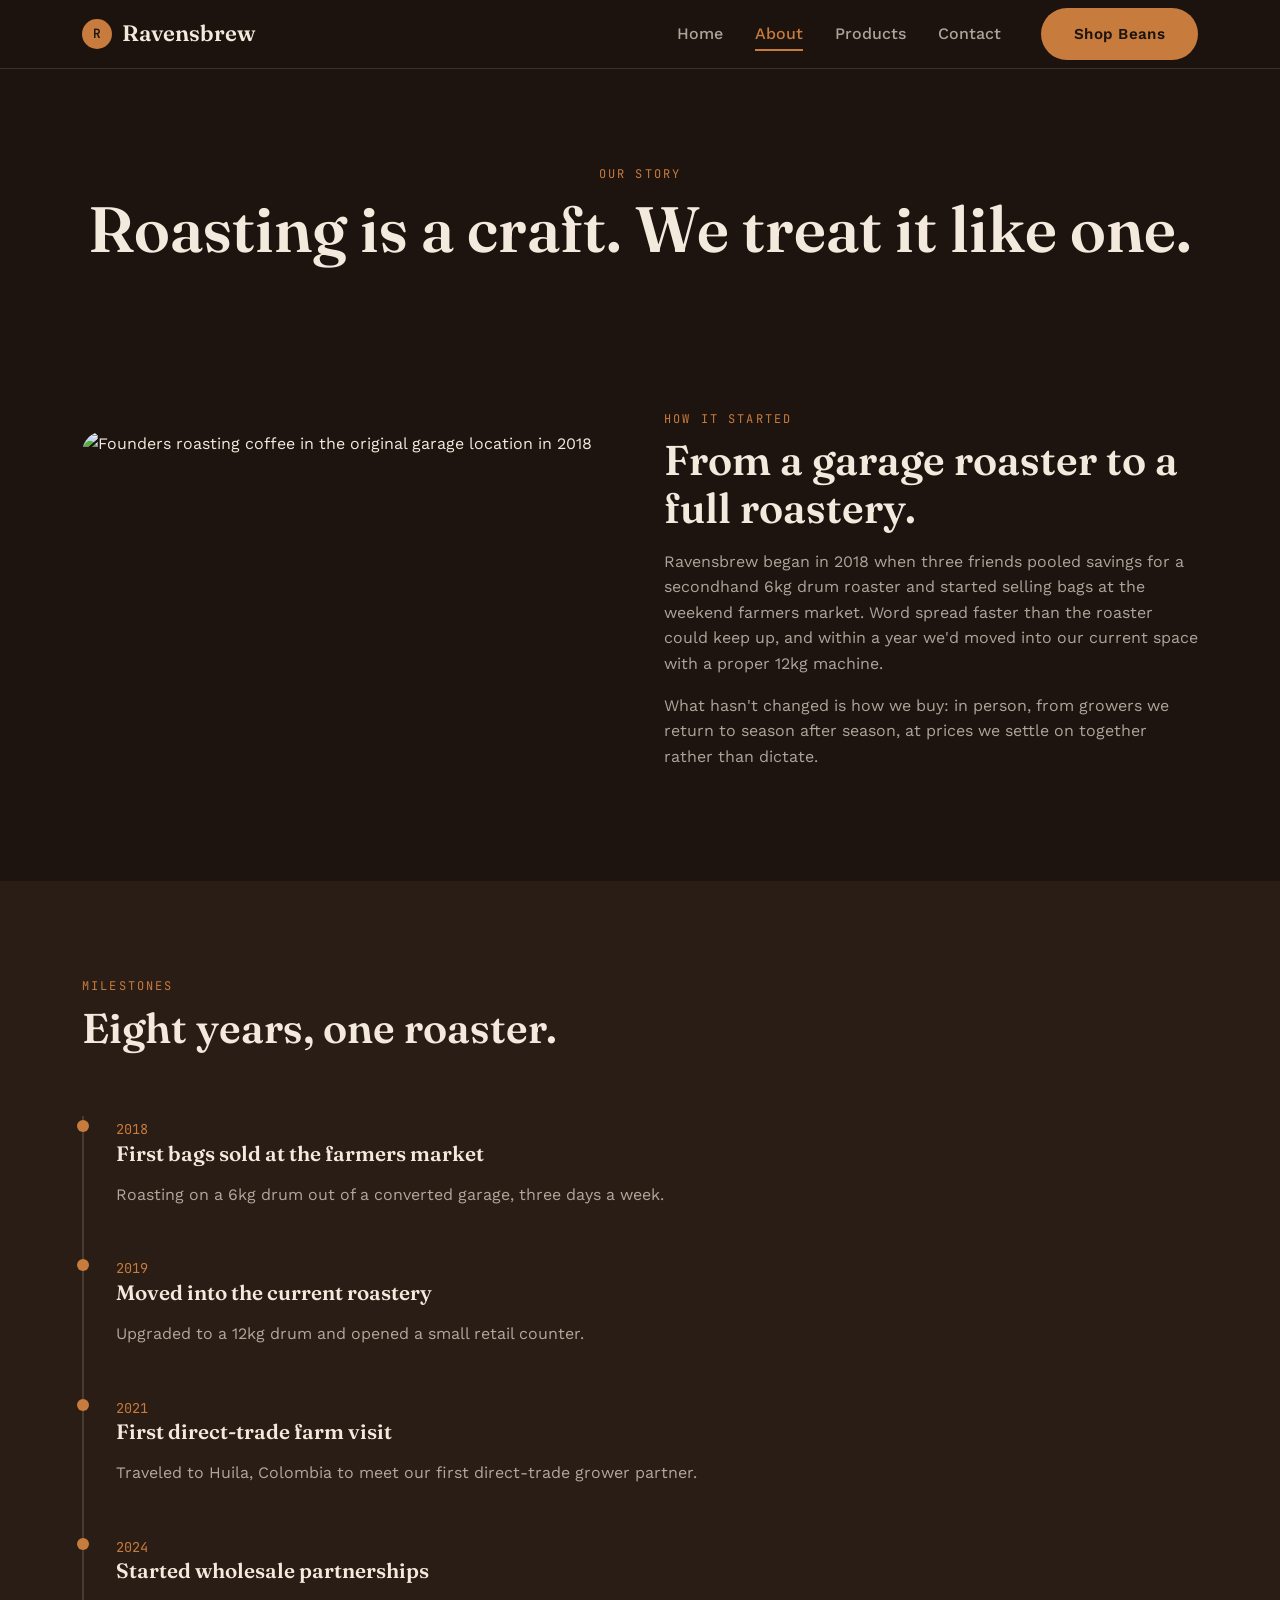
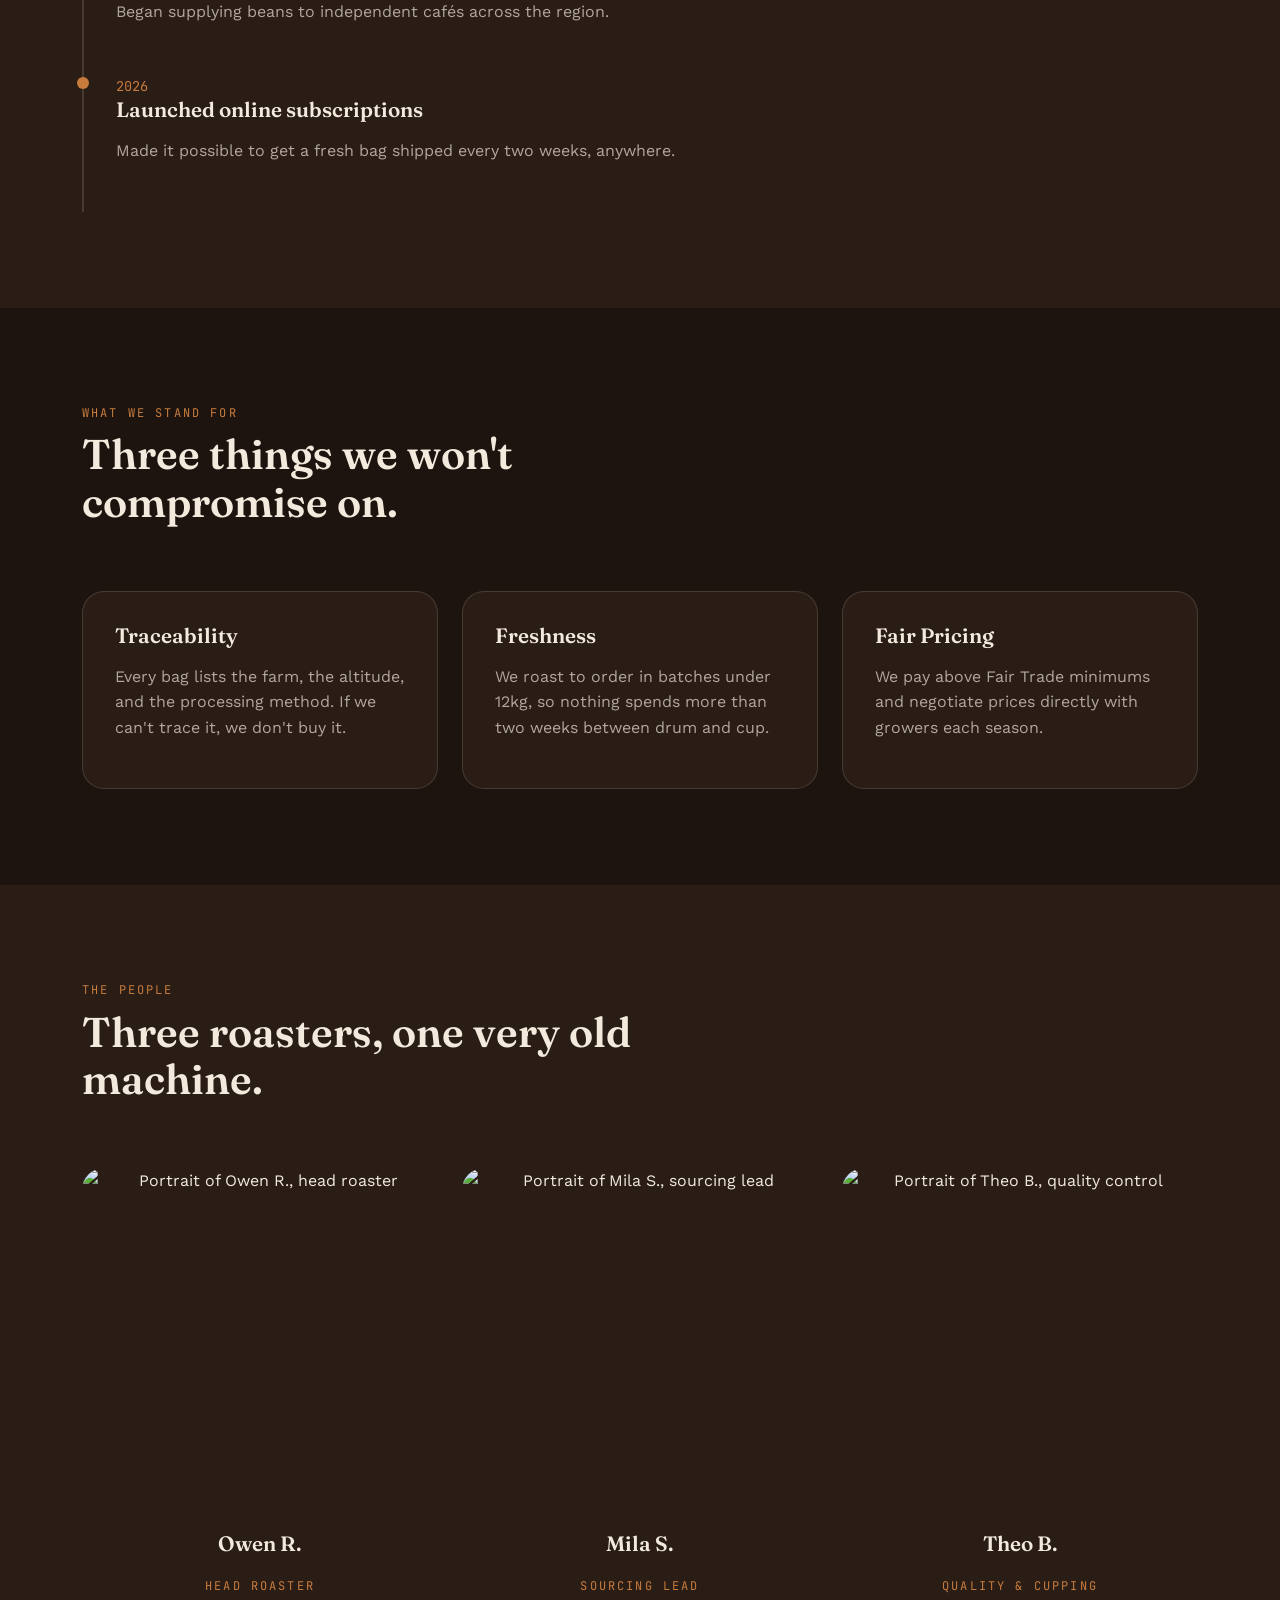
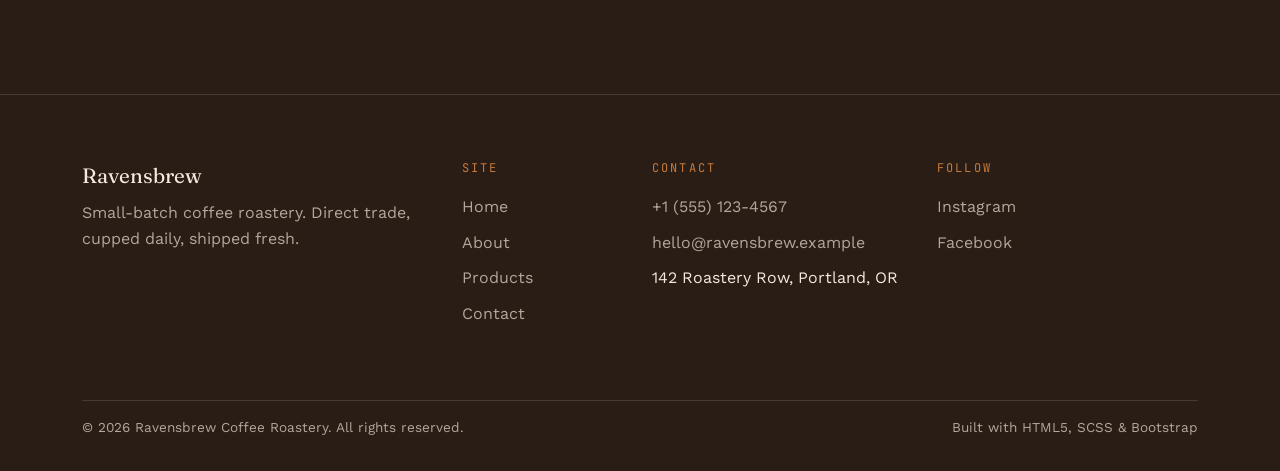
==== about.html @ fe1b2173 "add about page with timeline and team" ====
<!DOCTYPE html>
<html lang="en">
<head>
  <meta charset="UTF-8">
  <meta name="viewport" content="width=device-width, initial-scale=1.0">
  <title>About Us — Ravensbrew Coffee Roastery</title>
  <meta name="description" content="Learn about Ravensbrew's story, roasting philosophy, timeline, and the small team behind every bag.">

  <link rel="preconnect" href="https://fonts.googleapis.com">
  <link href="https://fonts.googleapis.com/css2?family=Fraunces:wght@500;600;700&family=Work+Sans:wght@400;500;600&family=JetBrains+Mono:wght@500&display=swap" rel="stylesheet">
  <link href="https://cdn.jsdelivr.net/npm/bootstrap@5.3.3/dist/css/bootstrap.min.css" rel="stylesheet">
  <link rel="stylesheet" href="css/main.css">
</head>
<body>

  <a href="#main-content" class="skip-link">Skip to main content</a>

  <header class="site-header">
    <nav class="navbar navbar-expand-lg">
      <div class="container">
        <a class="navbar-brand" href="index.html">
          <span class="brand-mark" aria-hidden="true">R</span>
          Ravensbrew
        </a>
        <button class="navbar-toggler" type="button" data-bs-toggle="collapse" data-bs-target="#mainNav" aria-controls="mainNav" aria-expanded="false" aria-label="Toggle navigation">
          <span class="navbar-toggler-icon"></span>
        </button>
        <div class="collapse navbar-collapse" id="mainNav">
          <ul class="navbar-nav ms-auto mb-2 mb-lg-0 text-center">
            <li class="nav-item"><a class="nav-link" href="index.html">Home</a></li>
            <li class="nav-item"><a class="nav-link active" aria-current="page" href="about.html">About</a></li>
            <li class="nav-item"><a class="nav-link" href="services.html">Products</a></li>
            <li class="nav-item"><a class="nav-link" href="contact.html">Contact</a></li>
          </ul>
          <a href="services.html" class="btn-primary ms-lg-4">Shop Beans</a>
        </div>
      </div>
    </nav>
  </header>

  <main id="main-content">

    <!-- ===== PAGE HERO ===== -->
    <section class="page-hero">
      <div class="container">
        <span class="eyebrow">Our story</span>
        <h1>Roasting is a craft. We treat it like one.</h1>
      </div>
    </section>

    <!-- ===== STORY SECTION ===== -->
    <section class="section">
      <div class="container">
        <div class="row align-items-center g-5">
          <div class="col-lg-6">
            <img src="https://placehold.co/700x440/2A1D15/F3E9DC?text=Ravensbrew+in+2018" alt="Founders roasting coffee in the original garage location in 2018" class="story-image">
          </div>
          <div class="col-lg-6">
            <span class="eyebrow">How it started</span>
            <h2>From a garage roaster to a full roastery.</h2>
            <p>Ravensbrew began in 2018 when three friends pooled savings for a secondhand 6kg drum roaster and started selling bags at the weekend farmers market. Word spread faster than the roaster could keep up, and within a year we'd moved into our current space with a proper 12kg machine.</p>
            <p>What hasn't changed is how we buy: in person, from growers we return to season after season, at prices we settle on together rather than dictate.</p>
          </div>
        </div>
      </div>
    </section>

    <!-- ===== TIMELINE ===== -->
    <section class="section section-alt">
      <div class="container">
        <div class="section-head">
          <span class="eyebrow">Milestones</span>
          <h2>Eight years, one roaster.</h2>
        </div>
        <div class="row">
          <div class="col-lg-8">
            <ul class="timeline">
              <li>
                <span class="timeline-year">2018</span>
                <h3>First bags sold at the farmers market</h3>
                <p>Roasting on a 6kg drum out of a converted garage, three days a week.</p>
              </li>
              <li>
                <span class="timeline-year">2019</span>
                <h3>Moved into the current roastery</h3>
                <p>Upgraded to a 12kg drum and opened a small retail counter.</p>
              </li>
              <li>
                <span class="timeline-year">2021</span>
                <h3>First direct-trade farm visit</h3>
                <p>Traveled to Huila, Colombia to meet our first direct-trade grower partner.</p>
              </li>
              <li>
                <span class="timeline-year">2024</span>
                <h3>Started wholesale partnerships</h3>
                <p>Began supplying beans to independent cafés across the region.</p>
              </li>
              <li>
                <span class="timeline-year">2026</span>
                <h3>Launched online subscriptions</h3>
                <p>Made it possible to get a fresh bag shipped every two weeks, anywhere.</p>
              </li>
            </ul>
          </div>
        </div>
      </div>
    </section>

    <!-- ===== VALUES ===== -->
    <section class="section">
      <div class="container">
        <div class="section-head">
          <span class="eyebrow">What we stand for</span>
          <h2>Three things we won't compromise on.</h2>
        </div>
        <div class="row g-4">
          <div class="col-md-4">
            <div class="value-card">
              <h3>Traceability</h3>
              <p>Every bag lists the farm, the altitude, and the processing method. If we can't trace it, we don't buy it.</p>
            </div>
          </div>
          <div class="col-md-4">
            <div class="value-card">
              <h3>Freshness</h3>
              <p>We roast to order in batches under 12kg, so nothing spends more than two weeks between drum and cup.</p>
            </div>
          </div>
          <div class="col-md-4">
            <div class="value-card">
              <h3>Fair Pricing</h3>
              <p>We pay above Fair Trade minimums and negotiate prices directly with growers each season.</p>
            </div>
          </div>
        </div>
      </div>
    </section>

    <!-- ===== TEAM ===== -->
    <section class="section section-alt">
      <div class="container">
        <div class="section-head">
          <span class="eyebrow">The people</span>
          <h2>Three roasters, one very old machine.</h2>
        </div>
        <div class="row g-4">
          <div class="col-md-4">
            <div class="team-card">
              <div class="team-photo">
                <img src="https://placehold.co/400x400/1D140F/F3E9DC?text=Owen+R." alt="Portrait of Owen R., head roaster">
              </div>
              <h3>Owen R.</h3>
              <span class="team-role">Head Roaster</span>
            </div>
          </div>
          <div class="col-md-4">
            <div class="team-card">
              <div class="team-photo">
                <img src="https://placehold.co/400x400/1D140F/F3E9DC?text=Mila+S." alt="Portrait of Mila S., sourcing lead">
              </div>
              <h3>Mila S.</h3>
              <span class="team-role">Sourcing Lead</span>
            </div>
          </div>
          <div class="col-md-4">
            <div class="team-card">
              <div class="team-photo">
                <img src="https://placehold.co/400x400/1D140F/F3E9DC?text=Theo+B." alt="Portrait of Theo B., quality control">
              </div>
              <h3>Theo B.</h3>
              <span class="team-role">Quality &amp; Cupping</span>
            </div>
          </div>
        </div>
      </div>
    </section>

  </main>

  <footer class="site-footer">
    <div class="container">
      <div class="row g-4">
        <div class="col-lg-4">
          <div class="footer-brand">Ravensbrew</div>
          <p>Small-batch coffee roastery. Direct trade, cupped daily, shipped fresh.</p>
        </div>
        <div class="col-6 col-lg-2">
          <div class="footer-col-title">Site</div>
          <ul class="footer-links">
            <li><a href="index.html">Home</a></li>
            <li><a href="about.html">About</a></li>
            <li><a href="services.html">Products</a></li>
            <li><a href="contact.html">Contact</a></li>
          </ul>
        </div>
        <div class="col-6 col-lg-3">
          <div class="footer-col-title">Contact</div>
          <ul class="footer-links">
            <li><a href="tel:+15551234567">+1 (555) 123-4567</a></li>
            <li><a href="mailto:hello@ravensbrew.example">hello@ravensbrew.example</a></li>
            <li>142 Roastery Row, Portland, OR</li>
          </ul>
        </div>
        <div class="col-lg-3">
          <div class="footer-col-title">Follow</div>
          <ul class="footer-links">
            <li><a href="https://instagram.com" target="_blank" rel="noopener">Instagram</a></li>
            <li><a href="https://facebook.com" target="_blank" rel="noopener">Facebook</a></li>
          </ul>
        </div>
      </div>
      <div class="footer-bottom">
        <span>&copy; 2026 Ravensbrew Coffee Roastery. All rights reserved.</span>
        <span>Built with HTML5, SCSS &amp; Bootstrap</span>
      </div>
    </div>
  </footer>

  <script src="https://cdn.jsdelivr.net/npm/bootstrap@5.3.3/dist/js/bootstrap.bundle.min.js"></script>
</body>
</html>
---- css/main.css ----
* {
  box-sizing: border-box;
}

html {
  scroll-behavior: smooth;
}

body {
  margin: 0;
  background-color: #1D140F;
  color: #F3E9DC;
  font-family: "Work Sans", "Segoe UI", sans-serif;
  line-height: 1.6;
  overflow-x: hidden;
}

img {
  max-width: 100%;
  display: block;
}

a {
  color: inherit;
}

h1, h2, h3, h4 {
  font-family: "Fraunces", Georgia, serif;
  margin: 0 0 16px;
  line-height: 1.15;
  font-weight: 600;
}

h1 {
  font-size: clamp(2.4rem, 5vw, 4.2rem);
}

h2 {
  font-size: clamp(1.8rem, 3.4vw, 2.6rem);
}

h3 {
  font-size: 1.3rem;
}

p {
  color: rgba(243, 233, 220, 0.68);
  margin: 0 0 16px;
}

.section {
  padding: 96px 0;
}
@media (max-width: 768px) {
  .section {
    padding: 64px 0;
  }
}

.section-alt {
  background-color: #2A1D15;
}

.eyebrow {
  font-family: "JetBrains Mono", "Courier New", monospace;
  font-size: 0.75rem;
  letter-spacing: 0.18em;
  text-transform: uppercase;
  color: #C77B3D;
  display: block;
  margin-bottom: 8px;
}

.section-head {
  max-width: 640px;
  margin-bottom: 64px;
}

.divider {
  height: 1px;
  background: rgba(243, 233, 220, 0.14);
  border: none;
  margin: 0;
}

.btn-primary {
  display: inline-flex;
  align-items: center;
  justify-content: center;
  gap: 8px;
  height: 52px;
  padding: 0 32px;
  border-radius: 999px;
  border: 1px solid transparent;
  font-family: "Work Sans", "Segoe UI", sans-serif;
  font-weight: 600;
  font-size: 0.95rem;
  letter-spacing: 0.02em;
  text-decoration: none;
  cursor: pointer;
  transition: transform 0.2s ease, background-color 0.2s ease, color 0.2s ease, box-shadow 0.2s ease;
}
.btn-primary:hover, .btn-primary:focus-visible {
  transform: translateY(-2px);
}
.btn-primary:focus-visible {
  outline: 2px solid #C77B3D;
  outline-offset: 3px;
}
.btn-primary {
  background-color: #C77B3D;
  color: #1D140F;
}
.btn-primary:hover, .btn-primary:focus-visible {
  background-color: #9C5A26;
}

.btn-outline {
  display: inline-flex;
  align-items: center;
  justify-content: center;
  gap: 8px;
  height: 52px;
  padding: 0 32px;
  border-radius: 999px;
  border: 1px solid transparent;
  font-family: "Work Sans", "Segoe UI", sans-serif;
  font-weight: 600;
  font-size: 0.95rem;
  letter-spacing: 0.02em;
  text-decoration: none;
  cursor: pointer;
  transition: transform 0.2s ease, background-color 0.2s ease, color 0.2s ease, box-shadow 0.2s ease;
}
.btn-outline:hover, .btn-outline:focus-visible {
  transform: translateY(-2px);
}
.btn-outline:focus-visible {
  outline: 2px solid #C77B3D;
  outline-offset: 3px;
}
.btn-outline {
  background-color: transparent;
  color: #F3E9DC;
  border-color: rgba(243, 233, 220, 0.14);
}
.btn-outline:hover, .btn-outline:focus-visible {
  border-color: #C77B3D;
  color: #C77B3D;
}

.info-card {
  background: #2A1D15;
  border: 1px solid rgba(243, 233, 220, 0.14);
  border-radius: 22px;
  padding: 32px;
  transition: transform 0.25s ease, border-color 0.25s ease;
}
.info-card:hover {
  transform: translateY(-6px);
  border-color: #C77B3D;
}

.visually-hidden {
  position: absolute;
  width: 1px;
  height: 1px;
  overflow: hidden;
  clip: rect(0 0 0 0);
  white-space: nowrap;
}

.skip-link {
  position: absolute;
  top: -60px;
  left: 16px;
  background: #C77B3D;
  color: #1D140F;
  padding: 10px 18px;
  border-radius: 4px;
  z-index: 999;
  transition: top 0.2s ease;
}
.skip-link:focus {
  top: 16px;
}

.site-header {
  position: sticky;
  top: 0;
  z-index: 100;
  background-color: rgba(29, 20, 15, 0.92);
  backdrop-filter: blur(8px);
  border-bottom: 1px solid rgba(243, 233, 220, 0.14);
}

.navbar {
  padding: 8px 0;
}

.navbar-brand {
  font-family: "Fraunces", Georgia, serif;
  font-size: 1.4rem;
  font-weight: 600;
  color: #F3E9DC !important;
  display: flex;
  align-items: center;
  gap: 10px;
}
.navbar-brand .brand-mark {
  width: 30px;
  height: 30px;
  border-radius: 50%;
  background: #C77B3D;
  display: inline-flex;
  align-items: center;
  justify-content: center;
  font-family: "JetBrains Mono", "Courier New", monospace;
  font-size: 0.8rem;
  color: #1D140F;
}

.navbar-nav .nav-link {
  font-family: "Work Sans", "Segoe UI", sans-serif;
  font-weight: 500;
  color: rgba(243, 233, 220, 0.68) !important;
  padding: 8px 16px !important;
  position: relative;
}
.navbar-nav .nav-link::after {
  content: "";
  position: absolute;
  left: 16px;
  right: 16px;
  bottom: 4px;
  height: 2px;
  background: #C77B3D;
  transform: scaleX(0);
  transform-origin: left;
  transition: transform 0.25s ease;
}
.navbar-nav .nav-link:hover, .navbar-nav .nav-link:focus-visible {
  color: #F3E9DC !important;
}
.navbar-nav .nav-link:hover::after, .navbar-nav .nav-link:focus-visible::after {
  transform: scaleX(1);
}
.navbar-nav .nav-link.active {
  color: #C77B3D !important;
}
.navbar-nav .nav-link.active::after {
  transform: scaleX(1);
}

.navbar-toggler {
  border-color: rgba(243, 233, 220, 0.14);
}
.navbar-toggler:focus {
  box-shadow: 0 0 0 3px rgba(199, 123, 61, 0.4);
}

.site-footer {
  background-color: #2A1D15;
  border-top: 1px solid rgba(243, 233, 220, 0.14);
  padding: 64px 0 32px;
}

.footer-brand {
  font-family: "Fraunces", Georgia, serif;
  font-size: 1.3rem;
  margin-bottom: 8px;
}

.footer-col-title {
  font-family: "JetBrains Mono", "Courier New", monospace;
  font-size: 0.75rem;
  letter-spacing: 0.18em;
  text-transform: uppercase;
  color: #C77B3D;
  margin-bottom: 16px;
}

.footer-links {
  list-style: none;
  padding: 0;
  margin: 0;
}
.footer-links li {
  margin-bottom: 10px;
}
.footer-links a {
  text-decoration: none;
  color: rgba(243, 233, 220, 0.68);
}
.footer-links a:hover, .footer-links a:focus-visible {
  color: #C77B3D;
}

.footer-bottom {
  margin-top: 64px;
  padding-top: 16px;
  border-top: 1px solid rgba(243, 233, 220, 0.14);
  font-size: 0.85rem;
  color: rgba(243, 233, 220, 0.68);
  display: flex;
  justify-content: space-between;
  flex-wrap: wrap;
  gap: 8px;
}

.hero {
  padding: 140px 0 96px;
  position: relative;
  overflow: hidden;
}
@media (max-width: 768px) {
  .hero {
    padding: 64px 0 32px;
    text-align: center;
  }
}

.hero-copy {
  max-width: 560px;
}
@media (max-width: 768px) {
  .hero-copy {
    max-width: 100%;
    margin: 0 auto;
  }
}

.hero-lede {
  font-size: 1.15rem;
  max-width: 460px;
}

.hero-actions {
  display: flex;
  gap: 16px;
  margin-top: 32px;
}
@media (max-width: 768px) {
  .hero-actions {
    justify-content: center;
  }
}

.hero-image-wrap {
  position: relative;
  border-radius: 22px;
  overflow: hidden;
  aspect-ratio: 4/5;
}
.hero-image-wrap img {
  width: 100%;
  height: 100%;
  object-fit: cover;
}

.hero-stat-chip {
  position: absolute;
  bottom: 16px;
  left: 16px;
  background: rgba(29, 20, 15, 0.85);
  backdrop-filter: blur(6px);
  border: 1px solid rgba(243, 233, 220, 0.14);
  border-radius: 10px;
  padding: 8px 16px;
}
.hero-stat-chip .stat-num {
  font-family: "Fraunces", Georgia, serif;
  font-size: 1.6rem;
  color: #C77B3D;
  display: block;
  line-height: 1;
}
.hero-stat-chip .stat-label {
  font-family: "JetBrains Mono", "Courier New", monospace;
  font-size: 0.75rem;
  letter-spacing: 0.18em;
  text-transform: uppercase;
  color: #C77B3D;
  font-size: 0.65rem;
}

.roast-strip {
  display: flex;
  gap: 16px;
  flex-wrap: wrap;
}

.roast-bar {
  flex: 1;
  min-width: 220px;
  background: #2A1D15;
  border: 1px solid rgba(243, 233, 220, 0.14);
  border-radius: 22px;
  padding: 32px;
  transition: transform 0.25s ease, border-color 0.25s ease;
}
.roast-bar:hover {
  transform: translateY(-6px);
  border-color: #C77B3D;
}
.roast-bar {
  padding: 16px 32px;
}
.roast-bar .roast-bar-track {
  height: 6px;
  border-radius: 999px;
  background: rgba(243, 233, 220, 0.14);
  margin: 8px 0 8px;
  overflow: hidden;
}
.roast-bar .roast-bar-track span {
  display: block;
  height: 100%;
  background: #C77B3D;
  border-radius: 999px;
}
.roast-bar[data-level=light] .roast-bar-track span {
  width: 35%;
}
.roast-bar[data-level=medium] .roast-bar-track span {
  width: 65%;
}
.roast-bar[data-level=dark] .roast-bar-track span {
  width: 90%;
}

.product-card {
  background: #2A1D15;
  border: 1px solid rgba(243, 233, 220, 0.14);
  border-radius: 22px;
  padding: 32px;
  transition: transform 0.25s ease, border-color 0.25s ease;
}
.product-card:hover {
  transform: translateY(-6px);
  border-color: #C77B3D;
}
.product-card {
  height: 100%;
}
.product-card .product-thumb {
  border-radius: 10px;
  overflow: hidden;
  aspect-ratio: 4/3;
  margin-bottom: 16px;
}
.product-card .product-thumb img {
  width: 100%;
  height: 100%;
  object-fit: cover;
}
.product-card .product-price {
  font-family: "JetBrains Mono", "Courier New", monospace;
  color: #C77B3D;
}

.benefit-item {
  display: flex;
  gap: 16px;
  align-items: flex-start;
}
.benefit-item .benefit-icon {
  flex: 0 0 auto;
  width: 44px;
  height: 44px;
  border-radius: 50%;
  background: rgba(199, 123, 61, 0.14);
  color: #C77B3D;
  display: flex;
  align-items: center;
  justify-content: center;
  font-family: "JetBrains Mono", "Courier New", monospace;
  font-weight: 600;
}

.testimonial-card {
  background: #2A1D15;
  border: 1px solid rgba(243, 233, 220, 0.14);
  border-radius: 22px;
  padding: 32px;
  transition: transform 0.25s ease, border-color 0.25s ease;
}
.testimonial-card:hover {
  transform: translateY(-6px);
  border-color: #C77B3D;
}
.testimonial-card {
  height: 100%;
}
.testimonial-card .stars {
  color: #C77B3D;
  letter-spacing: 2px;
  margin-bottom: 8px;
}
.testimonial-card .testimonial-author {
  display: flex;
  align-items: center;
  gap: 10px;
  margin-top: 16px;
}
.testimonial-card .testimonial-author img {
  width: 40px;
  height: 40px;
  border-radius: 50%;
  object-fit: cover;
}

.cta-band {
  background: linear-gradient(120deg, #9C5A26, #C77B3D);
  border-radius: 22px;
  padding: 64px;
  color: #1D140F;
  text-align: center;
}
.cta-band h2 {
  color: #1D140F;
}
.cta-band p {
  color: rgba(29, 20, 15, 0.75);
}
.cta-band .btn-primary {
  background: #1D140F;
  color: #F3E9DC;
}
.cta-band .btn-primary:hover, .cta-band .btn-primary:focus-visible {
  background: #2A1D15;
}

.page-hero {
  padding: 96px 0 32px;
  text-align: center;
}
.page-hero .eyebrow {
  justify-content: center;
  display: flex;
}

.story-image {
  border-radius: 22px;
  overflow: hidden;
  aspect-ratio: 16/10;
}
.story-image img {
  width: 100%;
  height: 100%;
  object-fit: cover;
}

.timeline {
  list-style: none;
  padding: 0;
  margin: 0;
  border-left: 2px solid rgba(243, 233, 220, 0.14);
}
.timeline li {
  position: relative;
  padding: 0 0 32px 32px;
}
.timeline li::before {
  content: "";
  position: absolute;
  left: -7px;
  top: 4px;
  width: 12px;
  height: 12px;
  border-radius: 50%;
  background: #C77B3D;
}
.timeline .timeline-year {
  font-family: "JetBrains Mono", "Courier New", monospace;
  color: #C77B3D;
  font-size: 0.85rem;
}

.team-card {
  text-align: center;
}
.team-card .team-photo {
  border-radius: 22px;
  overflow: hidden;
  aspect-ratio: 1/1;
  margin-bottom: 8px;
}
.team-card .team-photo img {
  width: 100%;
  height: 100%;
  object-fit: cover;
}
.team-card .team-role {
  font-family: "JetBrains Mono", "Courier New", monospace;
  font-size: 0.75rem;
  letter-spacing: 0.18em;
  text-transform: uppercase;
  color: #C77B3D;
}

.value-card {
  background: #2A1D15;
  border: 1px solid rgba(243, 233, 220, 0.14);
  border-radius: 22px;
  padding: 32px;
  transition: transform 0.25s ease, border-color 0.25s ease;
}
.value-card:hover {
  transform: translateY(-6px);
  border-color: #C77B3D;
}
.value-card {
  height: 100%;
}

.filter-bar {
  display: flex;
  gap: 8px;
  flex-wrap: wrap;
  margin-bottom: 64px;
}
.filter-bar .filter-pill {
  display: inline-flex;
  align-items: center;
  justify-content: center;
  gap: 8px;
  height: 52px;
  padding: 0 32px;
  border-radius: 999px;
  border: 1px solid transparent;
  font-family: "Work Sans", "Segoe UI", sans-serif;
  font-weight: 600;
  font-size: 0.95rem;
  letter-spacing: 0.02em;
  text-decoration: none;
  cursor: pointer;
  transition: transform 0.2s ease, background-color 0.2s ease, color 0.2s ease, box-shadow 0.2s ease;
}
.filter-bar .filter-pill:hover, .filter-bar .filter-pill:focus-visible {
  transform: translateY(-2px);
}
.filter-bar .filter-pill:focus-visible {
  outline: 2px solid #C77B3D;
  outline-offset: 3px;
}
.filter-bar .filter-pill {
  height: 40px;
  padding: 0 16px;
  background: transparent;
  border-color: rgba(243, 233, 220, 0.14);
  color: rgba(243, 233, 220, 0.68);
  font-size: 0.85rem;
}
.filter-bar .filter-pill.active, .filter-bar .filter-pill:hover, .filter-bar .filter-pill:focus-visible {
  border-color: #C77B3D;
  color: #C77B3D;
}

.service-detail-card {
  background: #2A1D15;
  border: 1px solid rgba(243, 233, 220, 0.14);
  border-radius: 22px;
  padding: 32px;
  transition: transform 0.25s ease, border-color 0.25s ease;
}
.service-detail-card:hover {
  transform: translateY(-6px);
  border-color: #C77B3D;
}
.service-detail-card {
  display: flex;
  gap: 32px;
  align-items: flex-start;
}
@media (max-width: 576px) {
  .service-detail-card {
    flex-direction: column;
  }
}
.service-detail-card .service-icon {
  flex: 0 0 auto;
  width: 54px;
  height: 54px;
  border-radius: 10px;
  background: rgba(199, 123, 61, 0.14);
  color: #C77B3D;
  display: flex;
  align-items: center;
  justify-content: center;
  font-family: "JetBrains Mono", "Courier New", monospace;
  font-weight: 700;
}

.accordion-item {
  background: #2A1D15;
  border: 1px solid rgba(243, 233, 220, 0.14);
  margin-bottom: 8px;
  border-radius: 10px !important;
  overflow: hidden;
}

.accordion-button {
  background: #2A1D15;
  color: #F3E9DC;
  font-family: "Work Sans", "Segoe UI", sans-serif;
  font-weight: 600;
}
.accordion-button:not(.collapsed) {
  background: #2A1D15;
  color: #C77B3D;
  box-shadow: none;
}
.accordion-button:focus {
  box-shadow: 0 0 0 3px rgba(199, 123, 61, 0.35);
}
.accordion-button::after {
  filter: invert(72%) sepia(23%) saturate(1200%) hue-rotate(346deg);
}

.accordion-body {
  color: rgba(243, 233, 220, 0.68);
}

.contact-info-list {
  list-style: none;
  padding: 0;
  margin: 0;
}
.contact-info-list li {
  display: flex;
  gap: 16px;
  align-items: flex-start;
  padding: 16px 0;
  border-bottom: 1px solid rgba(243, 233, 220, 0.14);
}
.contact-info-list li:last-child {
  border-bottom: none;
}
.contact-info-list .contact-icon {
  flex: 0 0 auto;
  width: 40px;
  height: 40px;
  border-radius: 50%;
  background: rgba(199, 123, 61, 0.14);
  color: #C77B3D;
  display: flex;
  align-items: center;
  justify-content: center;
  font-family: "JetBrains Mono", "Courier New", monospace;
  font-size: 0.85rem;
}
.contact-info-list .contact-label {
  font-family: "JetBrains Mono", "Courier New", monospace;
  font-size: 0.75rem;
  letter-spacing: 0.18em;
  text-transform: uppercase;
  color: #C77B3D;
  display: block;
  margin-bottom: 2px;
}

.contact-form {
  background: #2A1D15;
  border: 1px solid rgba(243, 233, 220, 0.14);
  border-radius: 22px;
  padding: 32px;
  transition: transform 0.25s ease, border-color 0.25s ease;
}
.contact-form:hover {
  transform: translateY(-6px);
  border-color: #C77B3D;
}
.contact-form .form-label {
  font-family: "JetBrains Mono", "Courier New", monospace;
  font-size: 0.75rem;
  letter-spacing: 0.08em;
  text-transform: uppercase;
  color: rgba(243, 233, 220, 0.68);
}
.contact-form .form-control,
.contact-form .form-select {
  background: #1D140F;
  border: 1px solid rgba(243, 233, 220, 0.14);
  color: #F3E9DC;
  border-radius: 4px;
  padding: 12px 14px;
}
.contact-form .form-control::placeholder,
.contact-form .form-select::placeholder {
  color: rgba(243, 233, 220, 0.35);
}
.contact-form .form-control:focus,
.contact-form .form-select:focus {
  background: #1D140F;
  color: #F3E9DC;
  border-color: #C77B3D;
  box-shadow: 0 0 0 3px rgba(199, 123, 61, 0.25);
}

.map-frame {
  border-radius: 22px;
  overflow: hidden;
  border: 1px solid rgba(243, 233, 220, 0.14);
}
.map-frame iframe {
  width: 100%;
  height: 100%;
  min-height: 320px;
  border: 0;
  display: block;
}

@media (max-width: 768px) {
  .section {
    padding: 64px 0;
  }
  .hero-actions {
    flex-direction: column;
    align-items: stretch;
  }
  .footer-bottom {
    flex-direction: column;
    text-align: center;
  }
  .service-detail-card {
    text-align: center;
  }
  .service-detail-card .service-icon {
    margin: 0 auto;
  }
}
@media (max-width: 576px) {
  h1 {
    font-size: 2.1rem;
  }
  h2 {
    font-size: 1.5rem;
  }
  .hero-stat-chip {
    position: static;
    display: inline-block;
    margin-top: 16px;
  }
  .cta-band {
    padding: 32px;
  }
}

/*# sourceMappingURL=main.css.map */
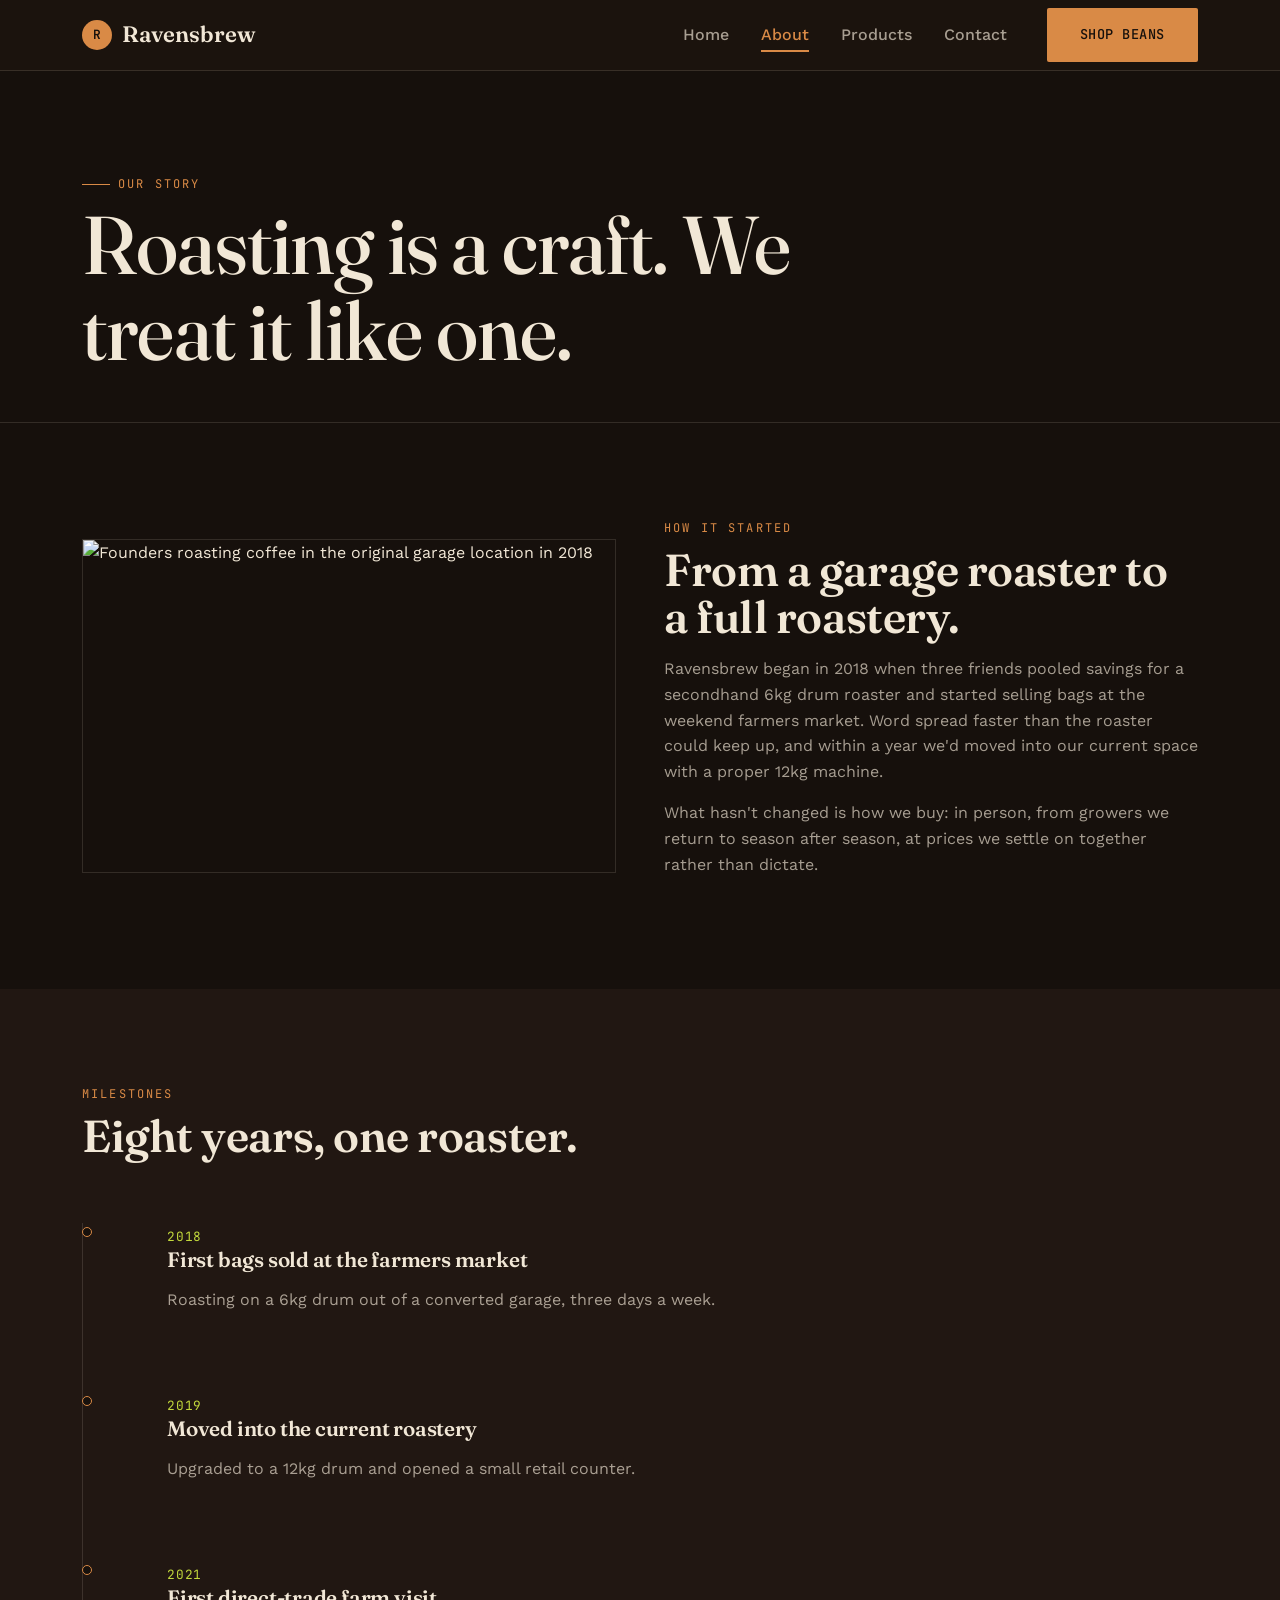
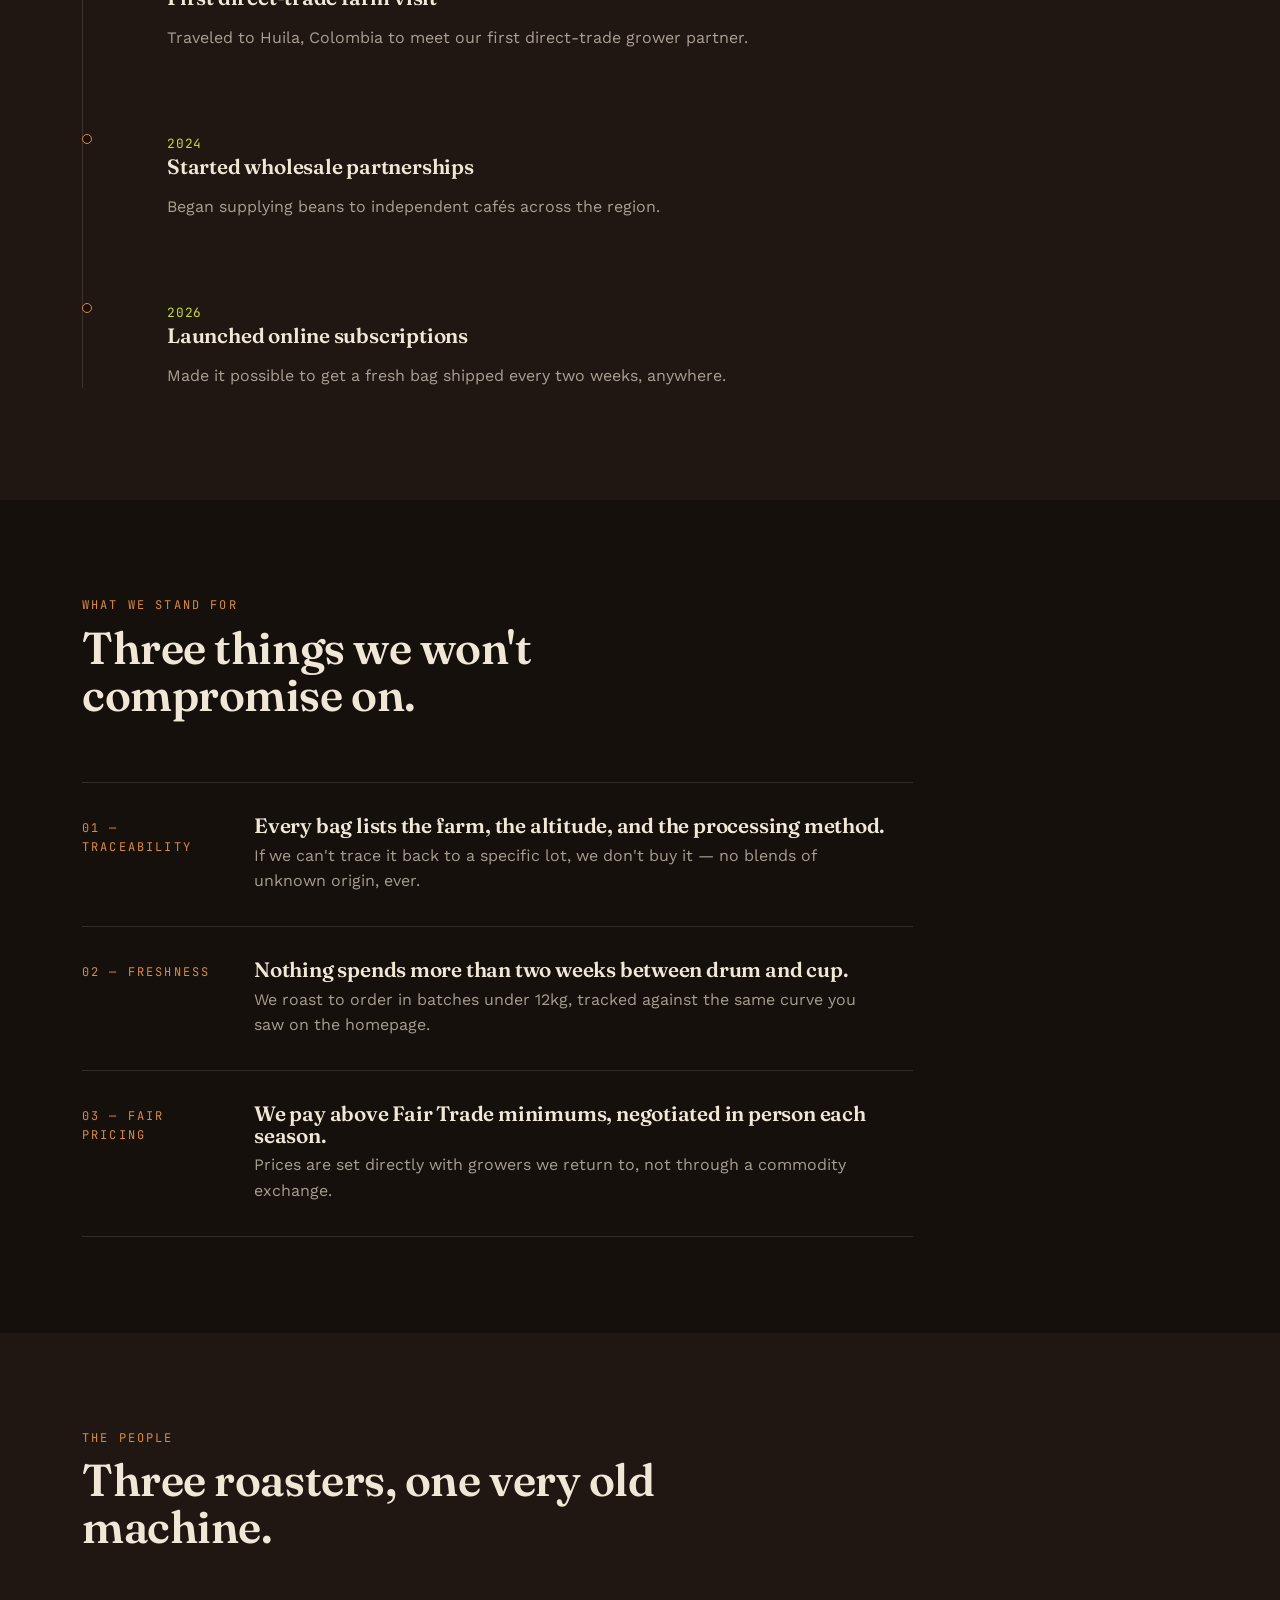
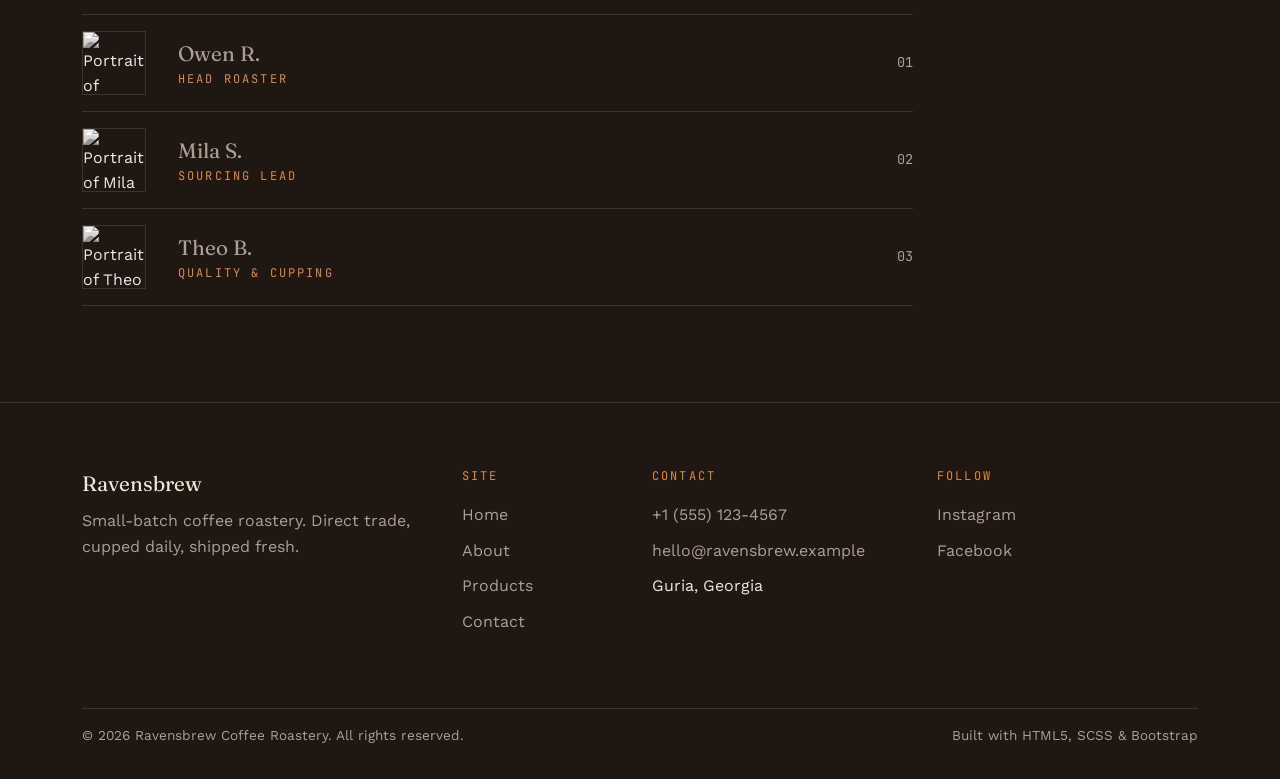
==== commit fc0fc5e6: "redesign about page: roast-log timeline, marginalia values, masthead team" ====
--- a/about.html
+++ b/about.html
@@ -113,23 +113,28 @@
           <span class="eyebrow">What we stand for</span>
           <h2>Three things we won't compromise on.</h2>
         </div>
-        <div class="row g-4">
-          <div class="col-md-4">
-            <div class="value-card">
-              <h3>Traceability</h3>
-              <p>Every bag lists the farm, the altitude, and the processing method. If we can't trace it, we don't buy it.</p>
+        <div class="row">
+          <div class="col-lg-9">
+            <div class="value-row">
+              <span class="value-label">01 — Traceability</span>
+              <div class="value-copy">
+                <h3>Every bag lists the farm, the altitude, and the processing method.</h3>
+                <p>If we can't trace it back to a specific lot, we don't buy it — no blends of unknown origin, ever.</p>
+              </div>
             </div>
-          </div>
-          <div class="col-md-4">
-            <div class="value-card">
-              <h3>Freshness</h3>
-              <p>We roast to order in batches under 12kg, so nothing spends more than two weeks between drum and cup.</p>
+            <div class="value-row">
+              <span class="value-label">02 — Freshness</span>
+              <div class="value-copy">
+                <h3>Nothing spends more than two weeks between drum and cup.</h3>
+                <p>We roast to order in batches under 12kg, tracked against the same curve you saw on the homepage.</p>
+              </div>
             </div>
-          </div>
-          <div class="col-md-4">
-            <div class="value-card">
-              <h3>Fair Pricing</h3>
-              <p>We pay above Fair Trade minimums and negotiate prices directly with growers each season.</p>
+            <div class="value-row">
+              <span class="value-label">03 — Fair Pricing</span>
+              <div class="value-copy">
+                <h3>We pay above Fair Trade minimums, negotiated in person each season.</h3>
+                <p>Prices are set directly with growers we return to, not through a commodity exchange.</p>
+              </div>
             </div>
           </div>
         </div>
@@ -143,33 +148,40 @@
           <span class="eyebrow">The people</span>
           <h2>Three roasters, one very old machine.</h2>
         </div>
-        <div class="row g-4">
-          <div class="col-md-4">
-            <div class="team-card">
-              <div class="team-photo">
-                <img src="https://placehold.co/400x400/1D140F/F3E9DC?text=Owen+R." alt="Portrait of Owen R., head roaster">
-              </div>
-              <h3>Owen R.</h3>
-              <span class="team-role">Head Roaster</span>
-            </div>
-          </div>
-          <div class="col-md-4">
-            <div class="team-card">
-              <div class="team-photo">
-                <img src="https://placehold.co/400x400/1D140F/F3E9DC?text=Mila+S." alt="Portrait of Mila S., sourcing lead">
-              </div>
-              <h3>Mila S.</h3>
-              <span class="team-role">Sourcing Lead</span>
-            </div>
-          </div>
-          <div class="col-md-4">
-            <div class="team-card">
-              <div class="team-photo">
-                <img src="https://placehold.co/400x400/1D140F/F3E9DC?text=Theo+B." alt="Portrait of Theo B., quality control">
-              </div>
-              <h3>Theo B.</h3>
-              <span class="team-role">Quality &amp; Cupping</span>
-            </div>
+        <div class="row">
+          <div class="col-lg-9">
+            <ul class="masthead">
+              <li class="masthead-item">
+                <div class="masthead-photo">
+                  <img src="https://placehold.co/200x200/16100C/F1E7D6?text=OR" alt="Portrait of Owen R., head roaster">
+                </div>
+                <div>
+                  <p class="masthead-name">Owen R.</p>
+                  <p class="masthead-role">Head Roaster</p>
+                </div>
+                <span class="masthead-num">01</span>
+              </li>
+              <li class="masthead-item">
+                <div class="masthead-photo">
+                  <img src="https://placehold.co/200x200/16100C/F1E7D6?text=MS" alt="Portrait of Mila S., sourcing lead">
+                </div>
+                <div>
+                  <p class="masthead-name">Mila S.</p>
+                  <p class="masthead-role">Sourcing Lead</p>
+                </div>
+                <span class="masthead-num">02</span>
+              </li>
+              <li class="masthead-item">
+                <div class="masthead-photo">
+                  <img src="https://placehold.co/200x200/16100C/F1E7D6?text=TB" alt="Portrait of Theo B., quality control">
+                </div>
+                <div>
+                  <p class="masthead-name">Theo B.</p>
+                  <p class="masthead-role">Quality &amp; Cupping</p>
+                </div>
+                <span class="masthead-num">03</span>
+              </li>
+            </ul>
           </div>
         </div>
       </div>
@@ -198,7 +210,7 @@
           <ul class="footer-links">
             <li><a href="tel:+15551234567">+1 (555) 123-4567</a></li>
             <li><a href="mailto:hello@ravensbrew.example">hello@ravensbrew.example</a></li>
-            <li>142 Roastery Row, Portland, OR</li>
+            <li>Guria, Georgia</li>
           </ul>
         </div>
         <div class="col-lg-3">
--- a/css/main.css
+++ b/css/main.css
@@ -1,3 +1,4 @@
+@charset "UTF-8";
 * {
   box-sizing: border-box;
 }
@@ -8,8 +9,8 @@
 
 body {
   margin: 0;
-  background-color: #1D140F;
-  color: #F3E9DC;
+  background-color: #16100C;
+  color: #F1E7D6;
   font-family: "Work Sans", "Segoe UI", sans-serif;
   line-height: 1.6;
   overflow-x: hidden;
@@ -27,24 +28,31 @@
 h1, h2, h3, h4 {
   font-family: "Fraunces", Georgia, serif;
   margin: 0 0 16px;
-  line-height: 1.15;
+  line-height: 1.05;
   font-weight: 600;
+  letter-spacing: -0.01em;
 }
 
 h1 {
-  font-size: clamp(2.4rem, 5vw, 4.2rem);
+  font-size: clamp(2.8rem, 6.4vw, 5.6rem);
+  font-weight: 500;
 }
 
 h2 {
-  font-size: clamp(1.8rem, 3.4vw, 2.6rem);
+  font-size: clamp(1.9rem, 3.6vw, 2.8rem);
 }
 
 h3 {
   font-size: 1.3rem;
 }
 
+em.accent {
+  font-style: italic;
+  color: #D98A46;
+}
+
 p {
-  color: rgba(243, 233, 220, 0.68);
+  color: rgba(241, 231, 214, 0.66);
   margin: 0 0 16px;
 }
 
@@ -58,7 +66,7 @@
 }
 
 .section-alt {
-  background-color: #2A1D15;
+  background-color: #211712;
 }
 
 .eyebrow {
@@ -66,7 +74,7 @@
   font-size: 0.75rem;
   letter-spacing: 0.18em;
   text-transform: uppercase;
-  color: #C77B3D;
+  color: #D98A46;
   display: block;
   margin-bottom: 8px;
 }
@@ -78,7 +86,7 @@
 
 .divider {
   height: 1px;
-  background: rgba(243, 233, 220, 0.14);
+  background: rgba(241, 231, 214, 0.13);
   border: none;
   margin: 0;
 }
@@ -88,31 +96,32 @@
   align-items: center;
   justify-content: center;
   gap: 8px;
-  height: 52px;
+  height: 54px;
   padding: 0 32px;
-  border-radius: 999px;
+  border-radius: 2px;
   border: 1px solid transparent;
-  font-family: "Work Sans", "Segoe UI", sans-serif;
-  font-weight: 600;
-  font-size: 0.95rem;
-  letter-spacing: 0.02em;
+  font-family: "JetBrains Mono", "Courier New", monospace;
+  font-weight: 500;
+  font-size: 0.85rem;
+  letter-spacing: 0.04em;
+  text-transform: uppercase;
   text-decoration: none;
   cursor: pointer;
   transition: transform 0.2s ease, background-color 0.2s ease, color 0.2s ease, box-shadow 0.2s ease;
 }
 .btn-primary:hover, .btn-primary:focus-visible {
-  transform: translateY(-2px);
+  transform: translate(3px, -3px);
 }
 .btn-primary:focus-visible {
-  outline: 2px solid #C77B3D;
+  outline: 2px solid #C3D93C;
   outline-offset: 3px;
 }
 .btn-primary {
-  background-color: #C77B3D;
-  color: #1D140F;
+  background-color: #D98A46;
+  color: #16100C;
 }
 .btn-primary:hover, .btn-primary:focus-visible {
-  background-color: #9C5A26;
+  background-color: #A8622A;
 }
 
 .btn-outline {
@@ -120,45 +129,47 @@
   align-items: center;
   justify-content: center;
   gap: 8px;
-  height: 52px;
+  height: 54px;
   padding: 0 32px;
-  border-radius: 999px;
+  border-radius: 2px;
   border: 1px solid transparent;
-  font-family: "Work Sans", "Segoe UI", sans-serif;
-  font-weight: 600;
-  font-size: 0.95rem;
-  letter-spacing: 0.02em;
+  font-family: "JetBrains Mono", "Courier New", monospace;
+  font-weight: 500;
+  font-size: 0.85rem;
+  letter-spacing: 0.04em;
+  text-transform: uppercase;
   text-decoration: none;
   cursor: pointer;
   transition: transform 0.2s ease, background-color 0.2s ease, color 0.2s ease, box-shadow 0.2s ease;
 }
 .btn-outline:hover, .btn-outline:focus-visible {
-  transform: translateY(-2px);
+  transform: translate(3px, -3px);
 }
 .btn-outline:focus-visible {
-  outline: 2px solid #C77B3D;
+  outline: 2px solid #C3D93C;
   outline-offset: 3px;
 }
 .btn-outline {
   background-color: transparent;
-  color: #F3E9DC;
-  border-color: rgba(243, 233, 220, 0.14);
+  color: #F1E7D6;
+  border-color: rgba(241, 231, 214, 0.13);
 }
 .btn-outline:hover, .btn-outline:focus-visible {
-  border-color: #C77B3D;
-  color: #C77B3D;
+  border-color: #D98A46;
+  color: #D98A46;
 }
 
 .info-card {
-  background: #2A1D15;
-  border: 1px solid rgba(243, 233, 220, 0.14);
-  border-radius: 22px;
+  background: #211712;
+  border: 1px solid rgba(241, 231, 214, 0.13);
+  border-radius: 3px;
   padding: 32px;
-  transition: transform 0.25s ease, border-color 0.25s ease;
+  transition: transform 0.2s ease, box-shadow 0.2s ease, border-color 0.2s ease;
 }
 .info-card:hover {
-  transform: translateY(-6px);
-  border-color: #C77B3D;
+  transform: translate(-4px, -4px);
+  border-color: #D98A46;
+  box-shadow: 4px 4px 0 0 rgba(217, 138, 70, 0.35);
 }
 
 .visually-hidden {
@@ -174,10 +185,10 @@
   position: absolute;
   top: -60px;
   left: 16px;
-  background: #C77B3D;
-  color: #1D140F;
+  background: #C3D93C;
+  color: #16100C;
   padding: 10px 18px;
-  border-radius: 4px;
+  border-radius: 2px;
   z-index: 999;
   transition: top 0.2s ease;
 }
@@ -185,13 +196,57 @@
   top: 16px;
 }
 
+.origin-ticker {
+  border-top: 1px solid rgba(241, 231, 214, 0.13);
+  border-bottom: 1px solid rgba(241, 231, 214, 0.13);
+  background: #211712;
+  overflow: hidden;
+  white-space: nowrap;
+  padding: 8px 0;
+}
+@media (prefers-reduced-motion: reduce) {
+  .origin-ticker .ticker-track {
+    animation: none;
+  }
+}
+
+.ticker-track {
+  display: inline-flex;
+  animation: ticker-scroll 32s linear infinite;
+}
+
+.ticker-item {
+  font-family: "JetBrains Mono", "Courier New", monospace;
+  font-size: 0.8rem;
+  letter-spacing: 0.1em;
+  text-transform: uppercase;
+  color: rgba(241, 231, 214, 0.66);
+  padding: 0 32px;
+  display: inline-flex;
+  align-items: center;
+  gap: 16px;
+}
+.ticker-item::after {
+  content: "•";
+  color: #D98A46;
+  margin-left: 32px;
+}
+
+@keyframes ticker-scroll {
+  from {
+    transform: translateX(0);
+  }
+  to {
+    transform: translateX(-50%);
+  }
+}
 .site-header {
   position: sticky;
   top: 0;
   z-index: 100;
   background-color: rgba(29, 20, 15, 0.92);
   backdrop-filter: blur(8px);
-  border-bottom: 1px solid rgba(243, 233, 220, 0.14);
+  border-bottom: 1px solid rgba(241, 231, 214, 0.13);
 }
 
 .navbar {
@@ -202,7 +257,7 @@
   font-family: "Fraunces", Georgia, serif;
   font-size: 1.4rem;
   font-weight: 600;
-  color: #F3E9DC !important;
+  color: #F1E7D6 !important;
   display: flex;
   align-items: center;
   gap: 10px;
@@ -211,19 +266,19 @@
   width: 30px;
   height: 30px;
   border-radius: 50%;
-  background: #C77B3D;
+  background: #D98A46;
   display: inline-flex;
   align-items: center;
   justify-content: center;
   font-family: "JetBrains Mono", "Courier New", monospace;
   font-size: 0.8rem;
-  color: #1D140F;
+  color: #16100C;
 }
 
 .navbar-nav .nav-link {
   font-family: "Work Sans", "Segoe UI", sans-serif;
   font-weight: 500;
-  color: rgba(243, 233, 220, 0.68) !important;
+  color: rgba(241, 231, 214, 0.66) !important;
   padding: 8px 16px !important;
   position: relative;
 }
@@ -234,34 +289,34 @@
   right: 16px;
   bottom: 4px;
   height: 2px;
-  background: #C77B3D;
+  background: #D98A46;
   transform: scaleX(0);
   transform-origin: left;
   transition: transform 0.25s ease;
 }
 .navbar-nav .nav-link:hover, .navbar-nav .nav-link:focus-visible {
-  color: #F3E9DC !important;
+  color: #F1E7D6 !important;
 }
 .navbar-nav .nav-link:hover::after, .navbar-nav .nav-link:focus-visible::after {
   transform: scaleX(1);
 }
 .navbar-nav .nav-link.active {
-  color: #C77B3D !important;
+  color: #D98A46 !important;
 }
 .navbar-nav .nav-link.active::after {
   transform: scaleX(1);
 }
 
 .navbar-toggler {
-  border-color: rgba(243, 233, 220, 0.14);
+  border-color: rgba(241, 231, 214, 0.13);
 }
 .navbar-toggler:focus {
   box-shadow: 0 0 0 3px rgba(199, 123, 61, 0.4);
 }
 
 .site-footer {
-  background-color: #2A1D15;
-  border-top: 1px solid rgba(243, 233, 220, 0.14);
+  background-color: #211712;
+  border-top: 1px solid rgba(241, 231, 214, 0.13);
   padding: 64px 0 32px;
 }
 
@@ -276,7 +331,7 @@
   font-size: 0.75rem;
   letter-spacing: 0.18em;
   text-transform: uppercase;
-  color: #C77B3D;
+  color: #D98A46;
   margin-bottom: 16px;
 }
 
@@ -290,18 +345,18 @@
 }
 .footer-links a {
   text-decoration: none;
-  color: rgba(243, 233, 220, 0.68);
+  color: rgba(241, 231, 214, 0.66);
 }
 .footer-links a:hover, .footer-links a:focus-visible {
-  color: #C77B3D;
+  color: #D98A46;
 }
 
 .footer-bottom {
   margin-top: 64px;
   padding-top: 16px;
-  border-top: 1px solid rgba(243, 233, 220, 0.14);
+  border-top: 1px solid rgba(241, 231, 214, 0.13);
   font-size: 0.85rem;
-  color: rgba(243, 233, 220, 0.68);
+  color: rgba(241, 231, 214, 0.66);
   display: flex;
   justify-content: space-between;
   flex-wrap: wrap;
@@ -309,25 +364,84 @@
 }
 
 .hero {
-  padding: 140px 0 96px;
   position: relative;
+  padding: 96px 0 64px;
   overflow: hidden;
+  position: relative;
+}
+.hero::after {
+  content: "";
+  position: absolute;
+  inset: 0;
+  pointer-events: none;
+  opacity: 0.05;
+  mix-blend-mode: overlay;
+  background-image: url("data:image/svg+xml,%3Csvg xmlns='http://www.w3.org/2000/svg' width='120' height='120'%3E%3Cfilter id='n'%3E%3CfeTurbulence type='fractalNoise' baseFrequency='0.9' numOctaves='2' stitchTiles='stitch'/%3E%3C/filter%3E%3Crect width='100%25' height='100%25' filter='url(%23n)'/%3E%3C/svg%3E");
 }
 @media (max-width: 768px) {
   .hero {
     padding: 64px 0 32px;
-    text-align: center;
-  }
+  }
+}
+
+.roast-chart {
+  position: absolute;
+  inset: 0;
+  width: 100%;
+  height: 100%;
+  z-index: 0;
+}
+.roast-chart svg {
+  width: 100%;
+  height: 100%;
+}
+.roast-chart .roast-line {
+  fill: none;
+  stroke: #D98A46;
+  stroke-width: 2.5;
+  stroke-dasharray: 1400;
+  stroke-dashoffset: 1400;
+  animation: draw-curve 2.4s ease-out forwards 0.3s;
+}
+@media (prefers-reduced-motion: reduce) {
+  .roast-chart .roast-line {
+    stroke-dashoffset: 0;
+    animation: none;
+  }
+}
+.roast-chart .roast-grid line {
+  stroke: rgba(241, 231, 214, 0.13);
+  stroke-width: 1;
+}
+.roast-chart .roast-point circle {
+  fill: #16100C;
+  stroke: #C3D93C;
+  stroke-width: 2;
+}
+.roast-chart .roast-point text {
+  font-family: "JetBrains Mono", "Courier New", monospace;
+  font-size: 11px;
+  fill: rgba(241, 231, 214, 0.66);
+  text-transform: uppercase;
+  letter-spacing: 0.06em;
+}
+
+@keyframes draw-curve {
+  to {
+    stroke-dashoffset: 0;
+  }
+}
+.hero-content {
+  position: relative;
+  z-index: 1;
 }
 
 .hero-copy {
-  max-width: 560px;
-}
-@media (max-width: 768px) {
-  .hero-copy {
-    max-width: 100%;
-    margin: 0 auto;
-  }
+  max-width: 680px;
+}
+
+.hero-copy h1 {
+  mix-blend-mode: normal;
 }
 
 .hero-lede {
@@ -339,211 +453,220 @@
   display: flex;
   gap: 16px;
   margin-top: 32px;
-}
-@media (max-width: 768px) {
-  .hero-actions {
-    justify-content: center;
-  }
-}
-
-.hero-image-wrap {
-  position: relative;
-  border-radius: 22px;
-  overflow: hidden;
-  aspect-ratio: 4/5;
-}
-.hero-image-wrap img {
-  width: 100%;
-  height: 100%;
-  object-fit: cover;
-}
-
-.hero-stat-chip {
-  position: absolute;
-  bottom: 16px;
-  left: 16px;
-  background: rgba(29, 20, 15, 0.85);
-  backdrop-filter: blur(6px);
-  border: 1px solid rgba(243, 233, 220, 0.14);
-  border-radius: 10px;
-  padding: 8px 16px;
-}
-.hero-stat-chip .stat-num {
-  font-family: "Fraunces", Georgia, serif;
-  font-size: 1.6rem;
-  color: #C77B3D;
-  display: block;
-  line-height: 1;
-}
-.hero-stat-chip .stat-label {
+  flex-wrap: wrap;
+}
+
+.hero-readout {
+  display: flex;
+  gap: 64px;
+  margin-top: 96px;
+  flex-wrap: wrap;
+}
+.hero-readout dt {
   font-family: "JetBrains Mono", "Courier New", monospace;
   font-size: 0.75rem;
   letter-spacing: 0.18em;
   text-transform: uppercase;
-  color: #C77B3D;
-  font-size: 0.65rem;
-}
-
-.roast-strip {
+  color: #D98A46;
+  margin-bottom: 4px;
+}
+.hero-readout dd {
+  font-family: "Fraunces", Georgia, serif;
+  font-size: 1.8rem;
+  color: #F1E7D6;
+  margin: 0;
+}
+
+.roast-stages {
+  counter-reset: stage;
+}
+
+.roast-stage {
+  position: relative;
+  padding-left: 64px;
+  padding-bottom: 64px;
+  border-left: 1px solid rgba(241, 231, 214, 0.13);
+  margin-left: 20px;
+}
+.roast-stage:last-child {
+  border-left-color: transparent;
+  padding-bottom: 0;
+}
+.roast-stage::before {
+  counter-increment: stage;
+  content: counter(stage, decimal-leading-zero);
+  position: absolute;
+  left: -21px;
+  top: 0;
+  width: 42px;
+  height: 42px;
+  border-radius: 50%;
+  background: #16100C;
+  border: 1px solid #D98A46;
+  color: #D98A46;
+  font-family: "JetBrains Mono", "Courier New", monospace;
+  font-size: 0.75rem;
   display: flex;
-  gap: 16px;
-  flex-wrap: wrap;
-}
-
-.roast-bar {
-  flex: 1;
-  min-width: 220px;
-  background: #2A1D15;
-  border: 1px solid rgba(243, 233, 220, 0.14);
-  border-radius: 22px;
+  align-items: center;
+  justify-content: center;
+}
+.roast-stage .stage-temp {
+  font-family: "JetBrains Mono", "Courier New", monospace;
+  font-size: 0.75rem;
+  letter-spacing: 0.18em;
+  text-transform: uppercase;
+  color: #D98A46;
+  color: #C3D93C;
+}
+
+.product-card {
+  background: #211712;
+  border: 1px solid rgba(241, 231, 214, 0.13);
+  border-radius: 3px;
   padding: 32px;
-  transition: transform 0.25s ease, border-color 0.25s ease;
-}
-.roast-bar:hover {
-  transform: translateY(-6px);
-  border-color: #C77B3D;
-}
-.roast-bar {
-  padding: 16px 32px;
-}
-.roast-bar .roast-bar-track {
-  height: 6px;
-  border-radius: 999px;
-  background: rgba(243, 233, 220, 0.14);
-  margin: 8px 0 8px;
-  overflow: hidden;
-}
-.roast-bar .roast-bar-track span {
-  display: block;
-  height: 100%;
-  background: #C77B3D;
-  border-radius: 999px;
-}
-.roast-bar[data-level=light] .roast-bar-track span {
-  width: 35%;
-}
-.roast-bar[data-level=medium] .roast-bar-track span {
-  width: 65%;
-}
-.roast-bar[data-level=dark] .roast-bar-track span {
-  width: 90%;
-}
-
-.product-card {
-  background: #2A1D15;
-  border: 1px solid rgba(243, 233, 220, 0.14);
-  border-radius: 22px;
-  padding: 32px;
-  transition: transform 0.25s ease, border-color 0.25s ease;
+  transition: transform 0.2s ease, box-shadow 0.2s ease, border-color 0.2s ease;
 }
 .product-card:hover {
-  transform: translateY(-6px);
-  border-color: #C77B3D;
+  transform: translate(-4px, -4px);
+  border-color: #D98A46;
+  box-shadow: 4px 4px 0 0 rgba(217, 138, 70, 0.35);
 }
 .product-card {
   height: 100%;
+  display: flex;
+  flex-direction: column;
+}
+.product-card .product-index {
+  font-family: "JetBrains Mono", "Courier New", monospace;
+  font-size: 0.75rem;
+  color: rgba(241, 231, 214, 0.66);
+  margin-bottom: 8px;
 }
 .product-card .product-thumb {
-  border-radius: 10px;
   overflow: hidden;
   aspect-ratio: 4/3;
   margin-bottom: 16px;
+  border: 1px solid rgba(241, 231, 214, 0.13);
 }
 .product-card .product-thumb img {
   width: 100%;
   height: 100%;
   object-fit: cover;
 }
+.product-card .product-footer {
+  margin-top: auto;
+  display: flex;
+  justify-content: space-between;
+  align-items: baseline;
+  padding-top: 16px;
+  border-top: 1px solid rgba(241, 231, 214, 0.13);
+}
 .product-card .product-price {
   font-family: "JetBrains Mono", "Courier New", monospace;
-  color: #C77B3D;
+  color: #D98A46;
+  font-size: 1.1rem;
 }
 
 .benefit-item {
+  padding: 16px 0;
+  border-bottom: 1px solid rgba(241, 231, 214, 0.13);
+}
+.benefit-item .benefit-num {
+  font-family: "JetBrains Mono", "Courier New", monospace;
+  color: #C3D93C;
+  font-size: 0.8rem;
+}
+
+.pullquote-strip {
   display: flex;
-  gap: 16px;
-  align-items: flex-start;
-}
-.benefit-item .benefit-icon {
-  flex: 0 0 auto;
-  width: 44px;
-  height: 44px;
-  border-radius: 50%;
-  background: rgba(199, 123, 61, 0.14);
-  color: #C77B3D;
-  display: flex;
-  align-items: center;
-  justify-content: center;
-  font-family: "JetBrains Mono", "Courier New", monospace;
-  font-weight: 600;
-}
-
-.testimonial-card {
-  background: #2A1D15;
-  border: 1px solid rgba(243, 233, 220, 0.14);
-  border-radius: 22px;
-  padding: 32px;
-  transition: transform 0.25s ease, border-color 0.25s ease;
-}
-.testimonial-card:hover {
-  transform: translateY(-6px);
-  border-color: #C77B3D;
-}
-.testimonial-card {
-  height: 100%;
-}
-.testimonial-card .stars {
-  color: #C77B3D;
-  letter-spacing: 2px;
-  margin-bottom: 8px;
-}
-.testimonial-card .testimonial-author {
-  display: flex;
-  align-items: center;
-  gap: 10px;
-  margin-top: 16px;
-}
-.testimonial-card .testimonial-author img {
-  width: 40px;
-  height: 40px;
-  border-radius: 50%;
-  object-fit: cover;
+  gap: 64px;
+  overflow-x: auto;
+  scroll-snap-type: x mandatory;
+  padding-bottom: 16px;
+  -webkit-overflow-scrolling: touch;
+}
+.pullquote-strip::-webkit-scrollbar {
+  height: 6px;
+}
+.pullquote-strip::-webkit-scrollbar-thumb {
+  background: rgba(241, 231, 214, 0.13);
+}
+
+.pullquote {
+  flex: 0 0 min(100%, 620px);
+  scroll-snap-align: start;
+}
+.pullquote blockquote {
+  font-family: "Fraunces", Georgia, serif;
+  font-style: italic;
+  font-size: clamp(1.3rem, 2.6vw, 1.9rem);
+  line-height: 1.3;
+  margin: 0 0 16px;
+  color: #F1E7D6;
+}
+.pullquote cite {
+  font-family: "JetBrains Mono", "Courier New", monospace;
+  font-style: normal;
+  font-size: 0.8rem;
+  letter-spacing: 0.05em;
+  text-transform: uppercase;
+  color: #D98A46;
 }
 
 .cta-band {
-  background: linear-gradient(120deg, #9C5A26, #C77B3D);
-  border-radius: 22px;
-  padding: 64px;
-  color: #1D140F;
-  text-align: center;
+  background: #C3D93C;
+  color: #16100C;
+  text-align: left;
+  padding: 96px 64px;
+  position: relative;
+  clip-path: polygon(0 40px, 100% 0, 100% 100%, 0 100%);
 }
 .cta-band h2 {
-  color: #1D140F;
+  color: #16100C;
+  max-width: 640px;
 }
 .cta-band p {
-  color: rgba(29, 20, 15, 0.75);
+  color: rgba(22, 16, 12, 0.72);
+  max-width: 480px;
 }
 .cta-band .btn-primary {
-  background: #1D140F;
-  color: #F3E9DC;
+  background: #16100C;
+  color: #F1E7D6;
 }
 .cta-band .btn-primary:hover, .cta-band .btn-primary:focus-visible {
-  background: #2A1D15;
+  background: #211712;
+}
+@media (max-width: 576px) {
+  .cta-band {
+    clip-path: none;
+    padding: 64px 32px;
+  }
 }
 
 .page-hero {
   padding: 96px 0 32px;
-  text-align: center;
+  border-bottom: 1px solid rgba(241, 231, 214, 0.13);
+  position: relative;
 }
 .page-hero .eyebrow {
-  justify-content: center;
-  display: flex;
+  display: inline-flex;
+  align-items: center;
+  gap: 8px;
+}
+.page-hero .eyebrow::before {
+  content: "";
+  width: 28px;
+  height: 1px;
+  background: #D98A46;
+}
+.page-hero h1 {
+  max-width: 780px;
 }
 
 .story-image {
-  border-radius: 22px;
   overflow: hidden;
   aspect-ratio: 16/10;
+  border: 1px solid rgba(241, 231, 214, 0.13);
 }
 .story-image img {
   width: 100%;
@@ -555,63 +678,140 @@
   list-style: none;
   padding: 0;
   margin: 0;
-  border-left: 2px solid rgba(243, 233, 220, 0.14);
+  border-left: 1px solid rgba(241, 231, 214, 0.13);
 }
 .timeline li {
   position: relative;
-  padding: 0 0 32px 32px;
+  padding: 0 0 64px 64px;
+  margin-left: 20px;
+}
+.timeline li:last-child {
+  padding-bottom: 0;
 }
 .timeline li::before {
   content: "";
   position: absolute;
-  left: -7px;
+  left: -21px;
   top: 4px;
-  width: 12px;
-  height: 12px;
+  width: 10px;
+  height: 10px;
   border-radius: 50%;
-  background: #C77B3D;
+  background: #16100C;
+  border: 1px solid #D98A46;
 }
 .timeline .timeline-year {
   font-family: "JetBrains Mono", "Courier New", monospace;
-  color: #C77B3D;
-  font-size: 0.85rem;
-}
-
-.team-card {
-  text-align: center;
-}
-.team-card .team-photo {
-  border-radius: 22px;
+  color: #C3D93C;
+  font-size: 0.8rem;
+  letter-spacing: 0.06em;
+}
+
+.value-row {
+  display: grid;
+  grid-template-columns: 140px 1fr;
+  gap: 32px;
+  padding: 32px 0;
+  border-bottom: 1px solid rgba(241, 231, 214, 0.13);
+}
+.value-row:first-child {
+  border-top: 1px solid rgba(241, 231, 214, 0.13);
+}
+@media (max-width: 576px) {
+  .value-row {
+    grid-template-columns: 1fr;
+    gap: 8px;
+  }
+}
+
+.value-label {
+  font-family: "JetBrains Mono", "Courier New", monospace;
+  font-size: 0.75rem;
+  letter-spacing: 0.18em;
+  text-transform: uppercase;
+  color: #D98A46;
+  padding-top: 4px;
+}
+
+.value-copy h3 {
+  margin-bottom: 6px;
+}
+.value-copy p {
+  margin: 0;
+  max-width: 620px;
+}
+
+.masthead {
+  list-style: none;
+  padding: 0;
+  margin: 0;
+}
+
+.masthead-item {
+  display: flex;
+  align-items: center;
+  gap: 32px;
+  padding: 16px 0;
+  border-bottom: 1px solid rgba(241, 231, 214, 0.13);
+  transition: padding-left 0.2s ease;
+}
+.masthead-item:hover {
+  padding-left: 8px;
+  border-bottom-color: #D98A46;
+}
+.masthead-item:first-child {
+  border-top: 1px solid rgba(241, 231, 214, 0.13);
+}
+
+.masthead-photo {
+  flex: 0 0 auto;
+  width: 64px;
+  height: 64px;
   overflow: hidden;
-  aspect-ratio: 1/1;
-  margin-bottom: 8px;
-}
-.team-card .team-photo img {
+  border: 1px solid rgba(241, 231, 214, 0.13);
+}
+.masthead-photo img {
   width: 100%;
   height: 100%;
   object-fit: cover;
-}
-.team-card .team-role {
+  filter: grayscale(1);
+  transition: filter 0.25s ease;
+}
+
+.masthead-item:hover .masthead-photo img {
+  filter: grayscale(0);
+}
+
+.masthead-name {
+  font-family: "Fraunces", Georgia, serif;
+  font-size: 1.3rem;
+  margin: 0;
+}
+
+.masthead-role {
   font-family: "JetBrains Mono", "Courier New", monospace;
   font-size: 0.75rem;
   letter-spacing: 0.18em;
   text-transform: uppercase;
-  color: #C77B3D;
-}
-
-.value-card {
-  background: #2A1D15;
-  border: 1px solid rgba(243, 233, 220, 0.14);
-  border-radius: 22px;
-  padding: 32px;
-  transition: transform 0.25s ease, border-color 0.25s ease;
-}
-.value-card:hover {
-  transform: translateY(-6px);
-  border-color: #C77B3D;
-}
-.value-card {
-  height: 100%;
+  color: #D98A46;
+  margin: 0;
+}
+
+.masthead-num {
+  margin-left: auto;
+  font-family: "JetBrains Mono", "Courier New", monospace;
+  color: rgba(241, 231, 214, 0.66);
+  font-size: 0.85rem;
+  display: none;
+}
+@media (max-width: 576px) {
+  .masthead-num {
+    display: none;
+  }
+}
+@media (min-width: 577px) {
+  .masthead-num {
+    display: block;
+  }
 }
 
 .filter-bar {
@@ -619,196 +819,226 @@
   gap: 8px;
   flex-wrap: wrap;
   margin-bottom: 64px;
+  border-bottom: 1px solid rgba(241, 231, 214, 0.13);
+  padding-bottom: 16px;
 }
 .filter-bar .filter-pill {
   display: inline-flex;
   align-items: center;
   justify-content: center;
   gap: 8px;
-  height: 52px;
+  height: 54px;
   padding: 0 32px;
-  border-radius: 999px;
+  border-radius: 2px;
   border: 1px solid transparent;
-  font-family: "Work Sans", "Segoe UI", sans-serif;
-  font-weight: 600;
-  font-size: 0.95rem;
-  letter-spacing: 0.02em;
+  font-family: "JetBrains Mono", "Courier New", monospace;
+  font-weight: 500;
+  font-size: 0.85rem;
+  letter-spacing: 0.04em;
+  text-transform: uppercase;
   text-decoration: none;
   cursor: pointer;
   transition: transform 0.2s ease, background-color 0.2s ease, color 0.2s ease, box-shadow 0.2s ease;
 }
 .filter-bar .filter-pill:hover, .filter-bar .filter-pill:focus-visible {
-  transform: translateY(-2px);
+  transform: translate(3px, -3px);
 }
 .filter-bar .filter-pill:focus-visible {
-  outline: 2px solid #C77B3D;
+  outline: 2px solid #C3D93C;
   outline-offset: 3px;
 }
 .filter-bar .filter-pill {
-  height: 40px;
+  height: 36px;
   padding: 0 16px;
   background: transparent;
-  border-color: rgba(243, 233, 220, 0.14);
-  color: rgba(243, 233, 220, 0.68);
+  border: none;
+  color: rgba(241, 231, 214, 0.66);
+  font-size: 0.78rem;
+  position: relative;
+}
+.filter-bar .filter-pill::after {
+  content: "";
+  position: absolute;
+  left: 16px;
+  right: 16px;
+  bottom: -2px;
+  height: 2px;
+  background: #D98A46;
+  transform: scaleX(0);
+  transition: transform 0.2s ease;
+}
+.filter-bar .filter-pill.active, .filter-bar .filter-pill:hover, .filter-bar .filter-pill:focus-visible {
+  color: #F1E7D6;
+  transform: none;
+}
+.filter-bar .filter-pill.active::after, .filter-bar .filter-pill:hover::after, .filter-bar .filter-pill:focus-visible::after {
+  transform: scaleX(1);
+}
+
+.offering-row {
+  display: grid;
+  grid-template-columns: 90px 1fr;
+  gap: 32px;
+  padding: 32px 0;
+  border-bottom: 1px solid rgba(241, 231, 214, 0.13);
+}
+.offering-row:first-child {
+  border-top: 1px solid rgba(241, 231, 214, 0.13);
+}
+@media (max-width: 576px) {
+  .offering-row {
+    grid-template-columns: 1fr;
+    gap: 8px;
+  }
+}
+
+.offering-index {
+  font-family: "JetBrains Mono", "Courier New", monospace;
+  color: #C3D93C;
   font-size: 0.85rem;
 }
-.filter-bar .filter-pill.active, .filter-bar .filter-pill:hover, .filter-bar .filter-pill:focus-visible {
-  border-color: #C77B3D;
-  color: #C77B3D;
-}
-
-.service-detail-card {
-  background: #2A1D15;
-  border: 1px solid rgba(243, 233, 220, 0.14);
-  border-radius: 22px;
-  padding: 32px;
-  transition: transform 0.25s ease, border-color 0.25s ease;
-}
-.service-detail-card:hover {
-  transform: translateY(-6px);
-  border-color: #C77B3D;
-}
-.service-detail-card {
-  display: flex;
-  gap: 32px;
-  align-items: flex-start;
+
+.offering-copy h3 {
+  margin-bottom: 6px;
+}
+.offering-copy p {
+  margin: 0;
+  max-width: 520px;
+}
+
+.accordion-item {
+  background: transparent;
+  border: none;
+  border-bottom: 1px solid rgba(241, 231, 214, 0.13);
+  border-radius: 0 !important;
+  margin-bottom: 0;
+}
+.accordion-item:first-of-type {
+  border-top: 1px solid rgba(241, 231, 214, 0.13);
+}
+
+.accordion-button {
+  background: transparent;
+  color: #F1E7D6;
+  font-family: "Fraunces", Georgia, serif;
+  font-size: 1.15rem;
+  font-weight: 500;
+  padding: 16px 0;
+  box-shadow: none !important;
+}
+.accordion-button::after {
+  display: none;
+}
+.accordion-button::before {
+  content: "+";
+  font-family: "JetBrains Mono", "Courier New", monospace;
+  font-size: 1.4rem;
+  color: #D98A46;
+  margin-right: 16px;
+  transition: transform 0.2s ease;
+}
+.accordion-button:not(.collapsed) {
+  background: transparent;
+  color: #D98A46;
+}
+.accordion-button:not(.collapsed)::before {
+  content: "−";
+}
+.accordion-button:focus {
+  box-shadow: none;
+  outline: 2px solid #C3D93C;
+  outline-offset: 2px;
+}
+
+.accordion-body {
+  color: rgba(241, 231, 214, 0.66);
+  padding: 0 0 32px 64px;
+  max-width: 640px;
+}
+
+.contact-readout {
+  border-top: 1px solid rgba(241, 231, 214, 0.13);
+}
+
+.readout-row {
+  display: grid;
+  grid-template-columns: 140px 1fr;
+  padding: 16px 0;
+  border-bottom: 1px solid rgba(241, 231, 214, 0.13);
+  align-items: baseline;
 }
 @media (max-width: 576px) {
-  .service-detail-card {
-    flex-direction: column;
-  }
-}
-.service-detail-card .service-icon {
-  flex: 0 0 auto;
-  width: 54px;
-  height: 54px;
-  border-radius: 10px;
-  background: rgba(199, 123, 61, 0.14);
-  color: #C77B3D;
-  display: flex;
-  align-items: center;
-  justify-content: center;
-  font-family: "JetBrains Mono", "Courier New", monospace;
-  font-weight: 700;
-}
-
-.accordion-item {
-  background: #2A1D15;
-  border: 1px solid rgba(243, 233, 220, 0.14);
-  margin-bottom: 8px;
-  border-radius: 10px !important;
-  overflow: hidden;
-}
-
-.accordion-button {
-  background: #2A1D15;
-  color: #F3E9DC;
-  font-family: "Work Sans", "Segoe UI", sans-serif;
-  font-weight: 600;
-}
-.accordion-button:not(.collapsed) {
-  background: #2A1D15;
-  color: #C77B3D;
-  box-shadow: none;
-}
-.accordion-button:focus {
-  box-shadow: 0 0 0 3px rgba(199, 123, 61, 0.35);
-}
-.accordion-button::after {
-  filter: invert(72%) sepia(23%) saturate(1200%) hue-rotate(346deg);
-}
-
-.accordion-body {
-  color: rgba(243, 233, 220, 0.68);
-}
-
-.contact-info-list {
-  list-style: none;
-  padding: 0;
-  margin: 0;
-}
-.contact-info-list li {
-  display: flex;
-  gap: 16px;
-  align-items: flex-start;
-  padding: 16px 0;
-  border-bottom: 1px solid rgba(243, 233, 220, 0.14);
-}
-.contact-info-list li:last-child {
-  border-bottom: none;
-}
-.contact-info-list .contact-icon {
-  flex: 0 0 auto;
-  width: 40px;
-  height: 40px;
-  border-radius: 50%;
-  background: rgba(199, 123, 61, 0.14);
-  color: #C77B3D;
-  display: flex;
-  align-items: center;
-  justify-content: center;
-  font-family: "JetBrains Mono", "Courier New", monospace;
-  font-size: 0.85rem;
-}
-.contact-info-list .contact-label {
+  .readout-row {
+    grid-template-columns: 1fr;
+    gap: 2px;
+  }
+}
+
+.readout-label {
   font-family: "JetBrains Mono", "Courier New", monospace;
   font-size: 0.75rem;
   letter-spacing: 0.18em;
   text-transform: uppercase;
-  color: #C77B3D;
-  display: block;
-  margin-bottom: 2px;
-}
-
-.contact-form {
-  background: #2A1D15;
-  border: 1px solid rgba(243, 233, 220, 0.14);
-  border-radius: 22px;
-  padding: 32px;
-  transition: transform 0.25s ease, border-color 0.25s ease;
-}
-.contact-form:hover {
-  transform: translateY(-6px);
-  border-color: #C77B3D;
-}
+  color: #D98A46;
+}
+
+.readout-value {
+  font-family: "Fraunces", Georgia, serif;
+  font-size: 1.15rem;
+}
+.readout-value a {
+  text-decoration: none;
+  color: #F1E7D6;
+  border-bottom: 1px solid rgba(241, 231, 214, 0.13);
+  transition: border-color 0.2s ease, color 0.2s ease;
+}
+.readout-value a:hover, .readout-value a:focus-visible {
+  color: #D98A46;
+  border-color: #D98A46;
+}
+
 .contact-form .form-label {
   font-family: "JetBrains Mono", "Courier New", monospace;
-  font-size: 0.75rem;
-  letter-spacing: 0.08em;
-  text-transform: uppercase;
-  color: rgba(243, 233, 220, 0.68);
+  font-size: 0.72rem;
+  letter-spacing: 0.1em;
+  text-transform: uppercase;
+  color: rgba(241, 231, 214, 0.66);
 }
 .contact-form .form-control,
 .contact-form .form-select {
-  background: #1D140F;
-  border: 1px solid rgba(243, 233, 220, 0.14);
-  color: #F3E9DC;
-  border-radius: 4px;
-  padding: 12px 14px;
+  background: transparent;
+  border: none;
+  border-bottom: 1px solid rgba(241, 231, 214, 0.13);
+  color: #F1E7D6;
+  border-radius: 0;
+  padding: 12px 2px;
 }
 .contact-form .form-control::placeholder,
 .contact-form .form-select::placeholder {
-  color: rgba(243, 233, 220, 0.35);
+  color: rgba(241, 231, 214, 0.3);
 }
 .contact-form .form-control:focus,
 .contact-form .form-select:focus {
-  background: #1D140F;
-  color: #F3E9DC;
-  border-color: #C77B3D;
-  box-shadow: 0 0 0 3px rgba(199, 123, 61, 0.25);
+  background: transparent;
+  color: #F1E7D6;
+  border-bottom-color: #D98A46;
+  box-shadow: none;
+}
+.contact-form select.form-select {
+  background-image: url("data:image/svg+xml,%3Csvg xmlns='http://www.w3.org/2000/svg' viewBox='0 0 16 16'%3E%3Cpath fill='%23D98A46' d='M8 11 3 6h10z'/%3E%3C/svg%3E");
 }
 
 .map-frame {
-  border-radius: 22px;
   overflow: hidden;
-  border: 1px solid rgba(243, 233, 220, 0.14);
+  border: 1px solid rgba(241, 231, 214, 0.13);
 }
 .map-frame iframe {
   width: 100%;
   height: 100%;
-  min-height: 320px;
+  min-height: 280px;
   border: 0;
   display: block;
+  filter: grayscale(0.4) contrast(1.1);
 }
 
 @media (max-width: 768px) {
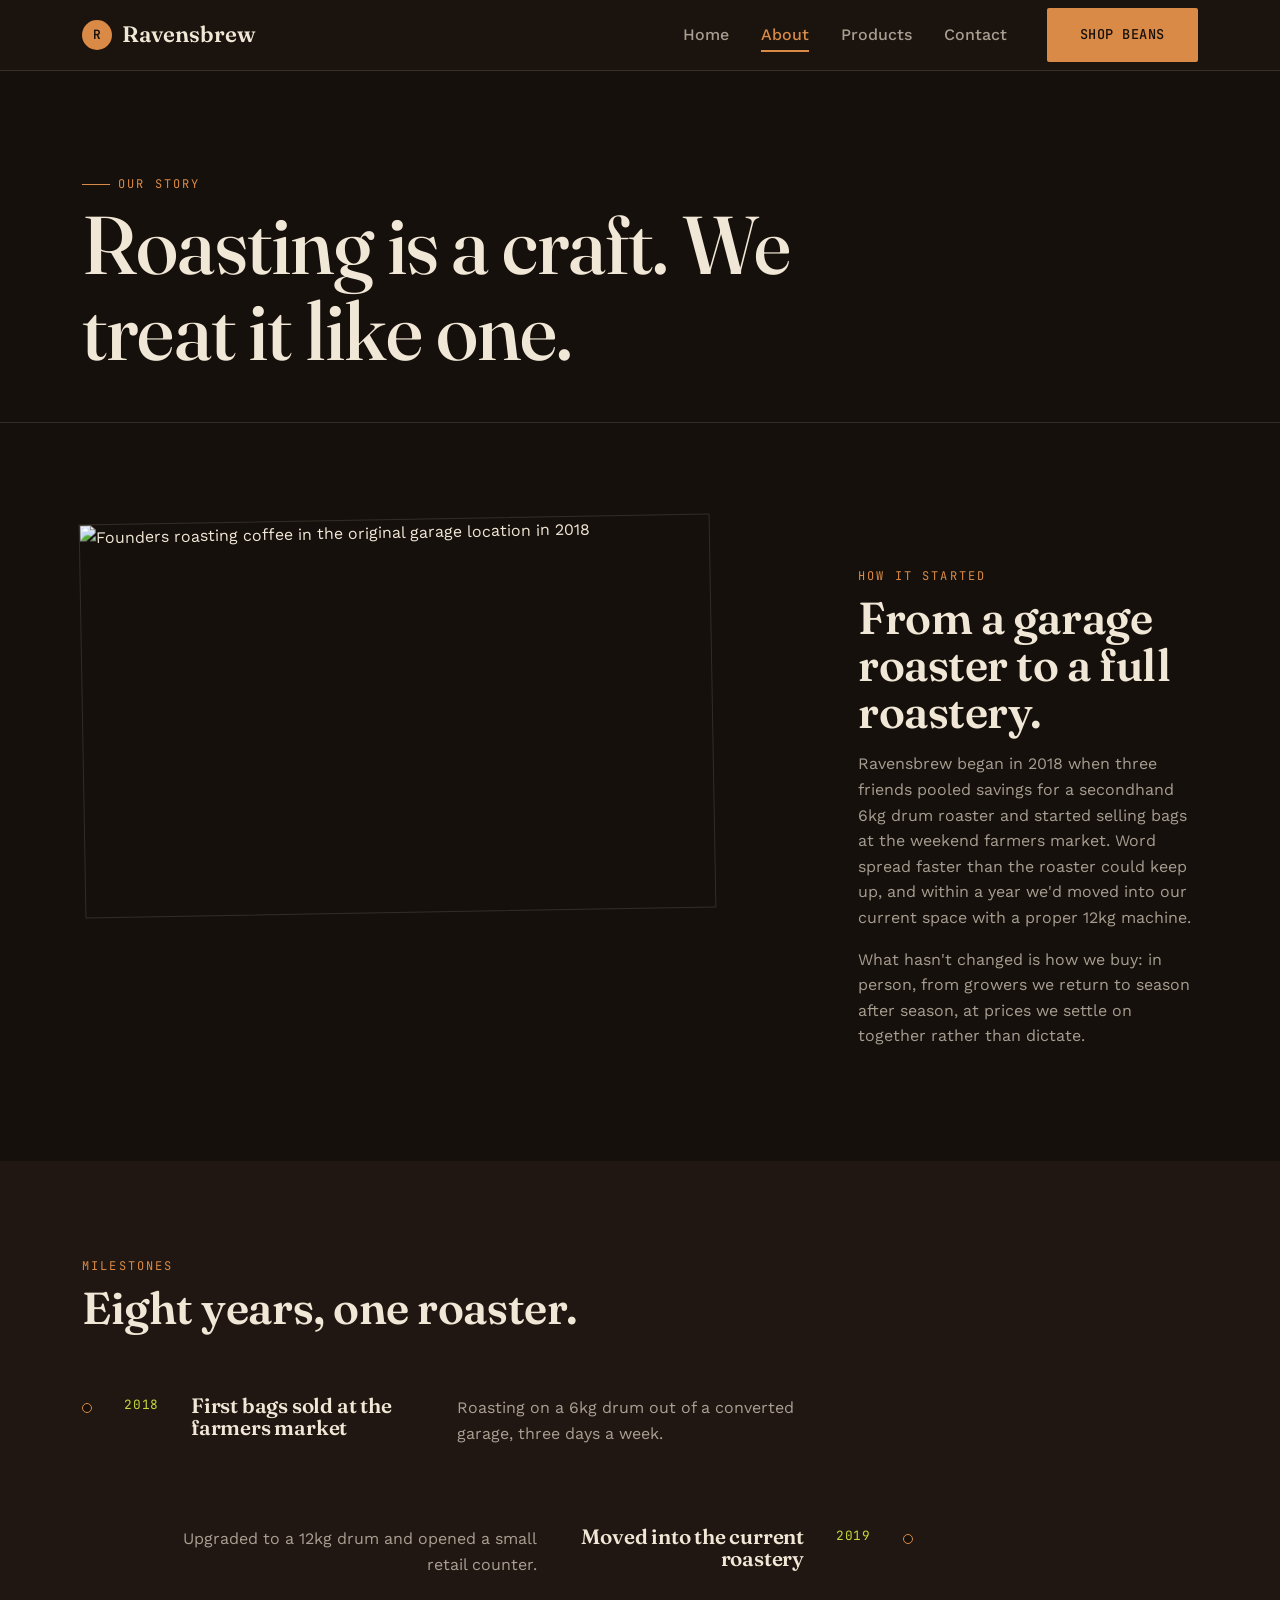
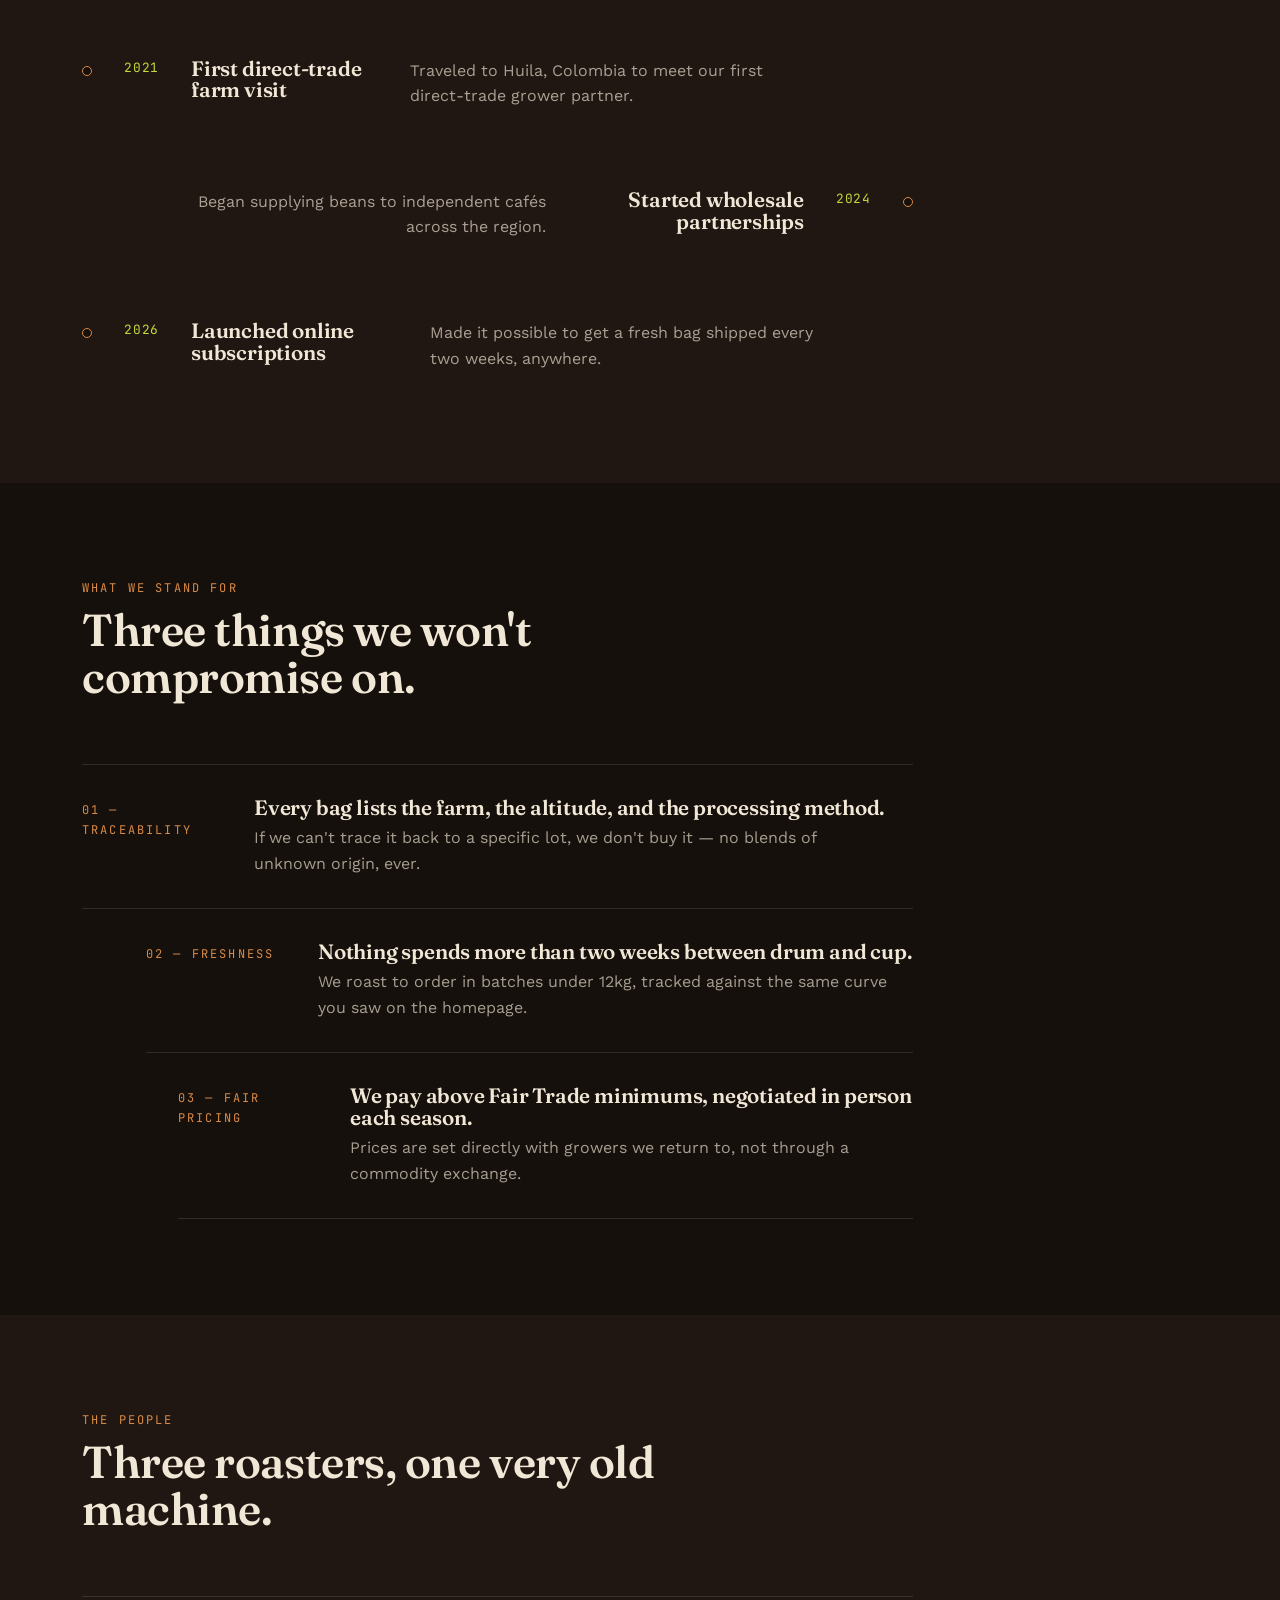
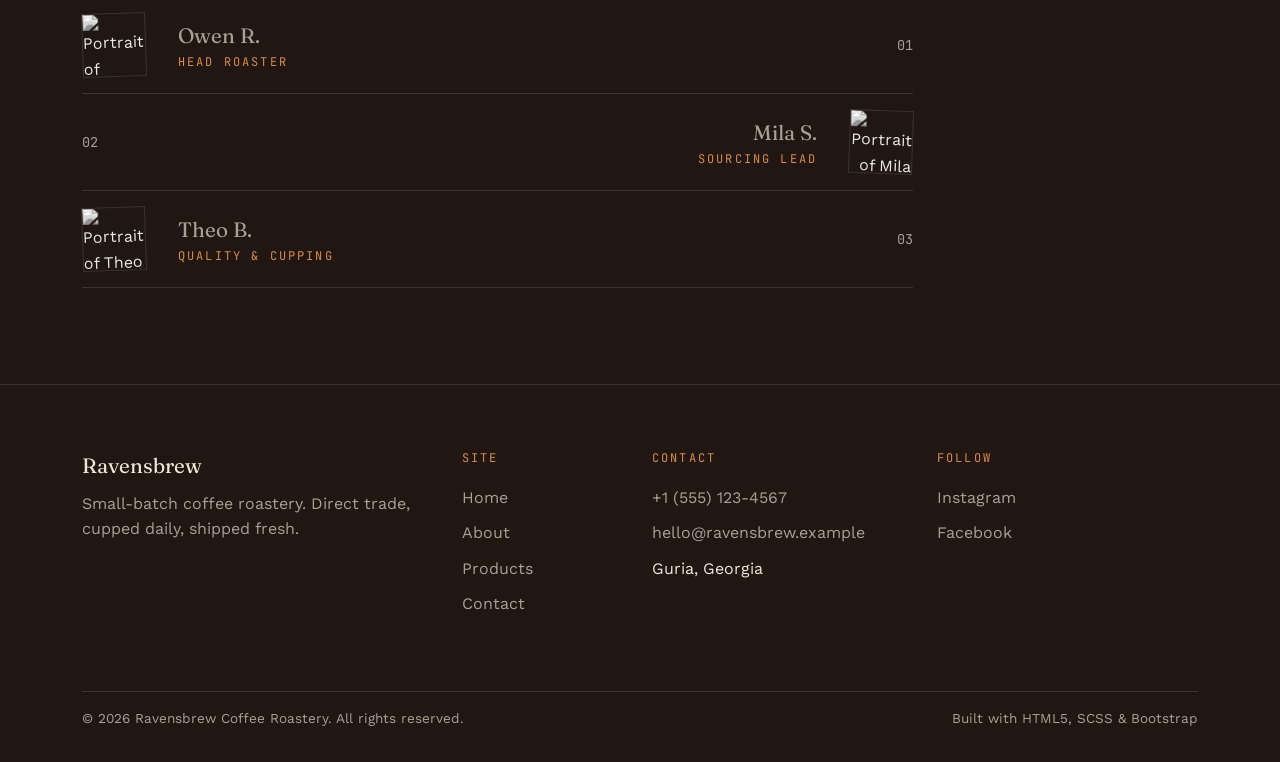
==== commit 2e309bf1: "break about page grid: zigzag timeline, staircase values, alternating masthead" ====
--- a/about.html
+++ b/about.html
@@ -51,11 +51,11 @@
     <!-- ===== STORY SECTION ===== -->
     <section class="section">
       <div class="container">
-        <div class="row align-items-center g-5">
-          <div class="col-lg-6">
-            <img src="https://placehold.co/700x440/2A1D15/F3E9DC?text=Ravensbrew+in+2018" alt="Founders roasting coffee in the original garage location in 2018" class="story-image">
-          </div>
-          <div class="col-lg-6">
+        <div class="row g-5">
+          <div class="col-lg-7">
+            <img src="https://placehold.co/700x440/2A1D15/F1E7D6?text=Ravensbrew+in+2018" alt="Founders roasting coffee in the original garage location in 2018" class="story-image about-story-image">
+          </div>
+          <div class="col-lg-4 offset-lg-1 about-story-copy">
             <span class="eyebrow">How it started</span>
             <h2>From a garage roaster to a full roastery.</h2>
             <p>Ravensbrew began in 2018 when three friends pooled savings for a secondhand 6kg drum roaster and started selling bags at the weekend farmers market. Word spread faster than the roaster could keep up, and within a year we'd moved into our current space with a proper 12kg machine.</p>
@@ -73,7 +73,7 @@
           <h2>Eight years, one roaster.</h2>
         </div>
         <div class="row">
-          <div class="col-lg-8">
+          <div class="col-lg-9">
             <ul class="timeline">
               <li>
                 <span class="timeline-year">2018</span>
--- a/css/main.css
+++ b/css/main.css
@@ -461,6 +461,12 @@
   gap: 64px;
   margin-top: 96px;
   flex-wrap: wrap;
+  transform: rotate(-1deg);
+}
+@media (max-width: 768px) {
+  .hero-readout {
+    transform: none;
+  }
 }
 .hero-readout dt {
   font-family: "JetBrains Mono", "Courier New", monospace;
@@ -477,27 +483,51 @@
   margin: 0;
 }
 
+.teaser-section {
+  overflow: visible;
+}
+
+.teaser-image {
+  transform: rotate(-1.5deg);
+  position: relative;
+  z-index: 1;
+}
+@media (max-width: 992px) {
+  .teaser-image {
+    transform: none;
+  }
+}
+
+.teaser-copy {
+  position: relative;
+  margin-top: 96px;
+}
+@media (max-width: 992px) {
+  .teaser-copy {
+    margin-top: 32px;
+  }
+}
+
 .roast-stages {
   counter-reset: stage;
+  max-width: 780px;
 }
 
 .roast-stage {
   position: relative;
-  padding-left: 64px;
+  display: flex;
+  align-items: flex-start;
+  gap: 32px;
   padding-bottom: 64px;
-  border-left: 1px solid rgba(241, 231, 214, 0.13);
-  margin-left: 20px;
+  width: 86%;
 }
 .roast-stage:last-child {
-  border-left-color: transparent;
   padding-bottom: 0;
 }
 .roast-stage::before {
   counter-increment: stage;
   content: counter(stage, decimal-leading-zero);
-  position: absolute;
-  left: -21px;
-  top: 0;
+  flex: 0 0 auto;
   width: 42px;
   height: 42px;
   border-radius: 50%;
@@ -509,6 +539,19 @@
   display: flex;
   align-items: center;
   justify-content: center;
+}
+.roast-stage:nth-child(even) {
+  margin-left: auto;
+  flex-direction: row-reverse;
+  text-align: right;
+}
+@media (max-width: 768px) {
+  .roast-stage {
+    width: 100%;
+    margin-left: 0 !important;
+    flex-direction: row !important;
+    text-align: left !important;
+  }
 }
 .roast-stage .stage-temp {
   font-family: "JetBrains Mono", "Courier New", monospace;
@@ -567,6 +610,21 @@
   font-size: 1.1rem;
 }
 
+.product-grid [class*=col-]:nth-child(3n+2) .product-card {
+  transform: translateY(64px);
+}
+.product-grid [class*=col-]:nth-child(3n+3) .product-card {
+  transform: translateY(-16px);
+}
+.product-grid .product-card:hover {
+  transform: translate(-4px, -4px) !important;
+}
+@media (max-width: 768px) {
+  .product-grid [class*=col-] .product-card {
+    transform: none !important;
+  }
+}
+
 .benefit-item {
   padding: 16px 0;
   border-bottom: 1px solid rgba(241, 231, 214, 0.13);
@@ -575,6 +633,16 @@
   font-family: "JetBrains Mono", "Courier New", monospace;
   color: #C3D93C;
   font-size: 0.8rem;
+}
+
+.benefit-grid [class*=col-]:nth-child(2) .benefit-item,
+.benefit-grid [class*=col-]:nth-child(4) .benefit-item {
+  margin-top: 64px;
+}
+@media (max-width: 992px) {
+  .benefit-grid [class*=col-] .benefit-item {
+    margin-top: 0;
+  }
 }
 
 .pullquote-strip {
@@ -596,6 +664,19 @@
   flex: 0 0 min(100%, 620px);
   scroll-snap-align: start;
 }
+.pullquote:nth-child(odd) {
+  transform: rotate(-0.6deg);
+  margin-top: 32px;
+}
+.pullquote:nth-child(even) {
+  transform: rotate(0.6deg);
+}
+@media (max-width: 768px) {
+  .pullquote {
+    transform: none !important;
+    margin-top: 0 !important;
+  }
+}
 .pullquote blockquote {
   font-family: "Fraunces", Georgia, serif;
   font-style: italic;
@@ -674,30 +755,62 @@
   object-fit: cover;
 }
 
+.about-story-image {
+  transform: rotate(-1deg);
+}
+@media (max-width: 992px) {
+  .about-story-image {
+    transform: none;
+  }
+}
+
+.about-story-copy {
+  margin-top: 96px;
+}
+@media (max-width: 992px) {
+  .about-story-copy {
+    margin-top: 32px;
+  }
+}
+
 .timeline {
   list-style: none;
   padding: 0;
   margin: 0;
-  border-left: 1px solid rgba(241, 231, 214, 0.13);
 }
 .timeline li {
   position: relative;
-  padding: 0 0 64px 64px;
-  margin-left: 20px;
+  display: flex;
+  align-items: flex-start;
+  gap: 32px;
+  width: 88%;
+  padding-bottom: 64px;
 }
 .timeline li:last-child {
   padding-bottom: 0;
 }
 .timeline li::before {
   content: "";
-  position: absolute;
-  left: -21px;
-  top: 4px;
+  flex: 0 0 auto;
   width: 10px;
   height: 10px;
+  margin-top: 8px;
   border-radius: 50%;
   background: #16100C;
   border: 1px solid #D98A46;
+}
+.timeline li:nth-child(even) {
+  margin-left: auto;
+  flex-direction: row-reverse;
+  text-align: right;
+}
+@media (max-width: 768px) {
+  .timeline li {
+    width: 100%;
+    margin-left: 0 !important;
+    flex-direction: row !important;
+    text-align: left !important;
+  }
 }
 .timeline .timeline-year {
   font-family: "JetBrains Mono", "Courier New", monospace;
@@ -716,10 +829,17 @@
 .value-row:first-child {
   border-top: 1px solid rgba(241, 231, 214, 0.13);
 }
+.value-row:nth-child(2) {
+  margin-left: 64px;
+}
+.value-row:nth-child(3) {
+  margin-left: 96px;
+}
 @media (max-width: 576px) {
   .value-row {
     grid-template-columns: 1fr;
     gap: 8px;
+    margin-left: 0 !important;
   }
 }
 
@@ -761,6 +881,24 @@
 .masthead-item:first-child {
   border-top: 1px solid rgba(241, 231, 214, 0.13);
 }
+.masthead-item:nth-child(even) {
+  flex-direction: row-reverse;
+  text-align: right;
+}
+.masthead-item:nth-child(even) .masthead-num {
+  margin-left: 0;
+  margin-right: auto;
+}
+@media (max-width: 576px) {
+  .masthead-item {
+    flex-direction: row !important;
+    text-align: left !important;
+  }
+  .masthead-item .masthead-num {
+    margin-left: auto !important;
+    margin-right: 0 !important;
+  }
+}
 
 .masthead-photo {
   flex: 0 0 auto;
@@ -768,6 +906,8 @@
   height: 64px;
   overflow: hidden;
   border: 1px solid rgba(241, 231, 214, 0.13);
+  transform: rotate(-2deg);
+  transition: transform 0.25s ease;
 }
 .masthead-photo img {
   width: 100%;
@@ -777,6 +917,14 @@
   transition: filter 0.25s ease;
 }
 
+.masthead-item:nth-child(even) .masthead-photo {
+  transform: rotate(2deg);
+}
+
+.masthead-item:hover .masthead-photo {
+  transform: rotate(0deg);
+}
+
 .masthead-item:hover .masthead-photo img {
   filter: grayscale(0);
 }
@@ -802,11 +950,6 @@
   color: rgba(241, 231, 214, 0.66);
   font-size: 0.85rem;
   display: none;
-}
-@media (max-width: 576px) {
-  .masthead-num {
-    display: none;
-  }
 }
 @media (min-width: 577px) {
   .masthead-num {
@@ -885,10 +1028,20 @@
 .offering-row:first-child {
   border-top: 1px solid rgba(241, 231, 214, 0.13);
 }
+.offering-row:nth-child(2) {
+  margin-left: 32px;
+}
+.offering-row:nth-child(3) {
+  margin-left: 64px;
+}
+.offering-row:nth-child(4) {
+  margin-left: 96px;
+}
 @media (max-width: 576px) {
   .offering-row {
     grid-template-columns: 1fr;
     gap: 8px;
+    margin-left: 0 !important;
   }
 }
 
@@ -967,10 +1120,20 @@
   border-bottom: 1px solid rgba(241, 231, 214, 0.13);
   align-items: baseline;
 }
+.readout-row:nth-child(2) {
+  margin-left: 16px;
+}
+.readout-row:nth-child(3) {
+  margin-left: 32px;
+}
+.readout-row:nth-child(4) {
+  margin-left: 64px;
+}
 @media (max-width: 576px) {
   .readout-row {
     grid-template-columns: 1fr;
     gap: 2px;
+    margin-left: 0 !important;
   }
 }
 
@@ -995,6 +1158,24 @@
 .readout-value a:hover, .readout-value a:focus-visible {
   color: #D98A46;
   border-color: #D98A46;
+}
+
+.contact-map {
+  transform: rotate(-1deg);
+}
+@media (max-width: 992px) {
+  .contact-map {
+    transform: none;
+  }
+}
+
+.contact-form-col {
+  margin-top: 96px;
+}
+@media (max-width: 992px) {
+  .contact-form-col {
+    margin-top: 32px;
+  }
 }
 
 .contact-form .form-label {
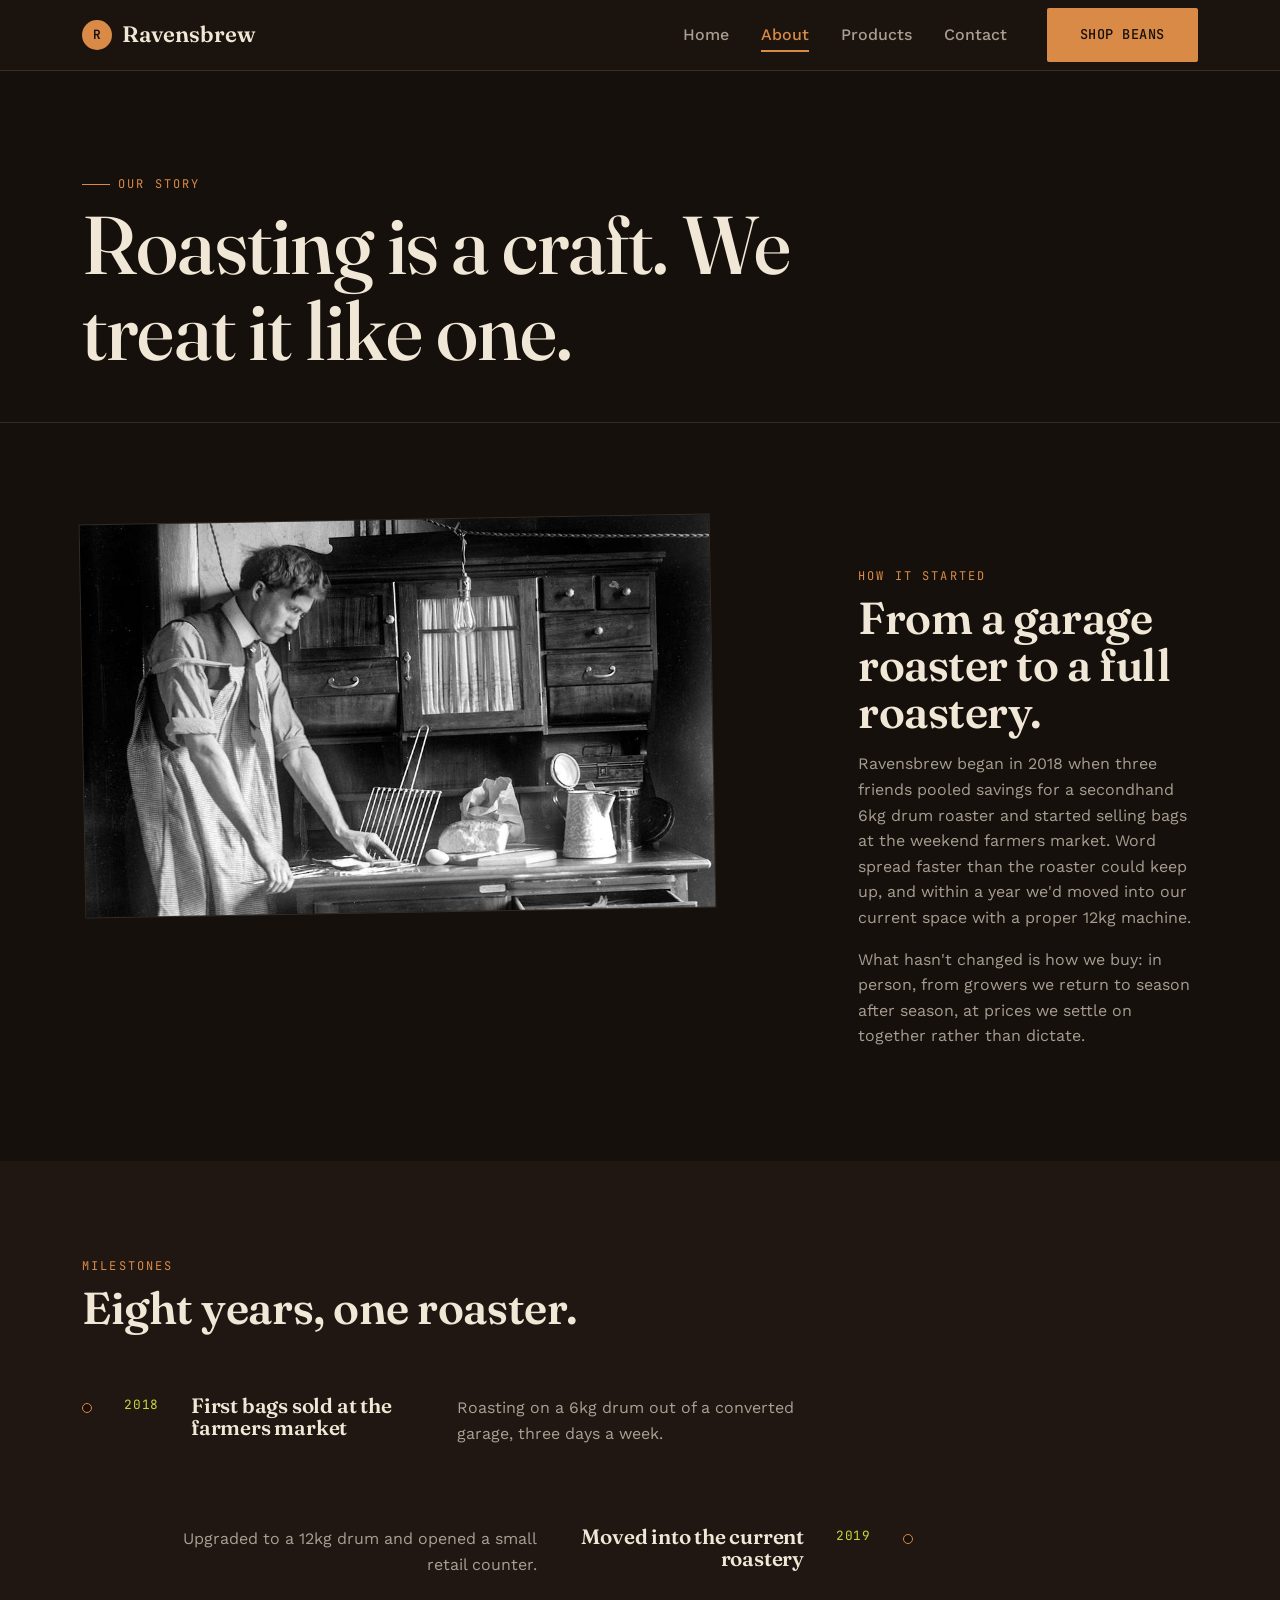
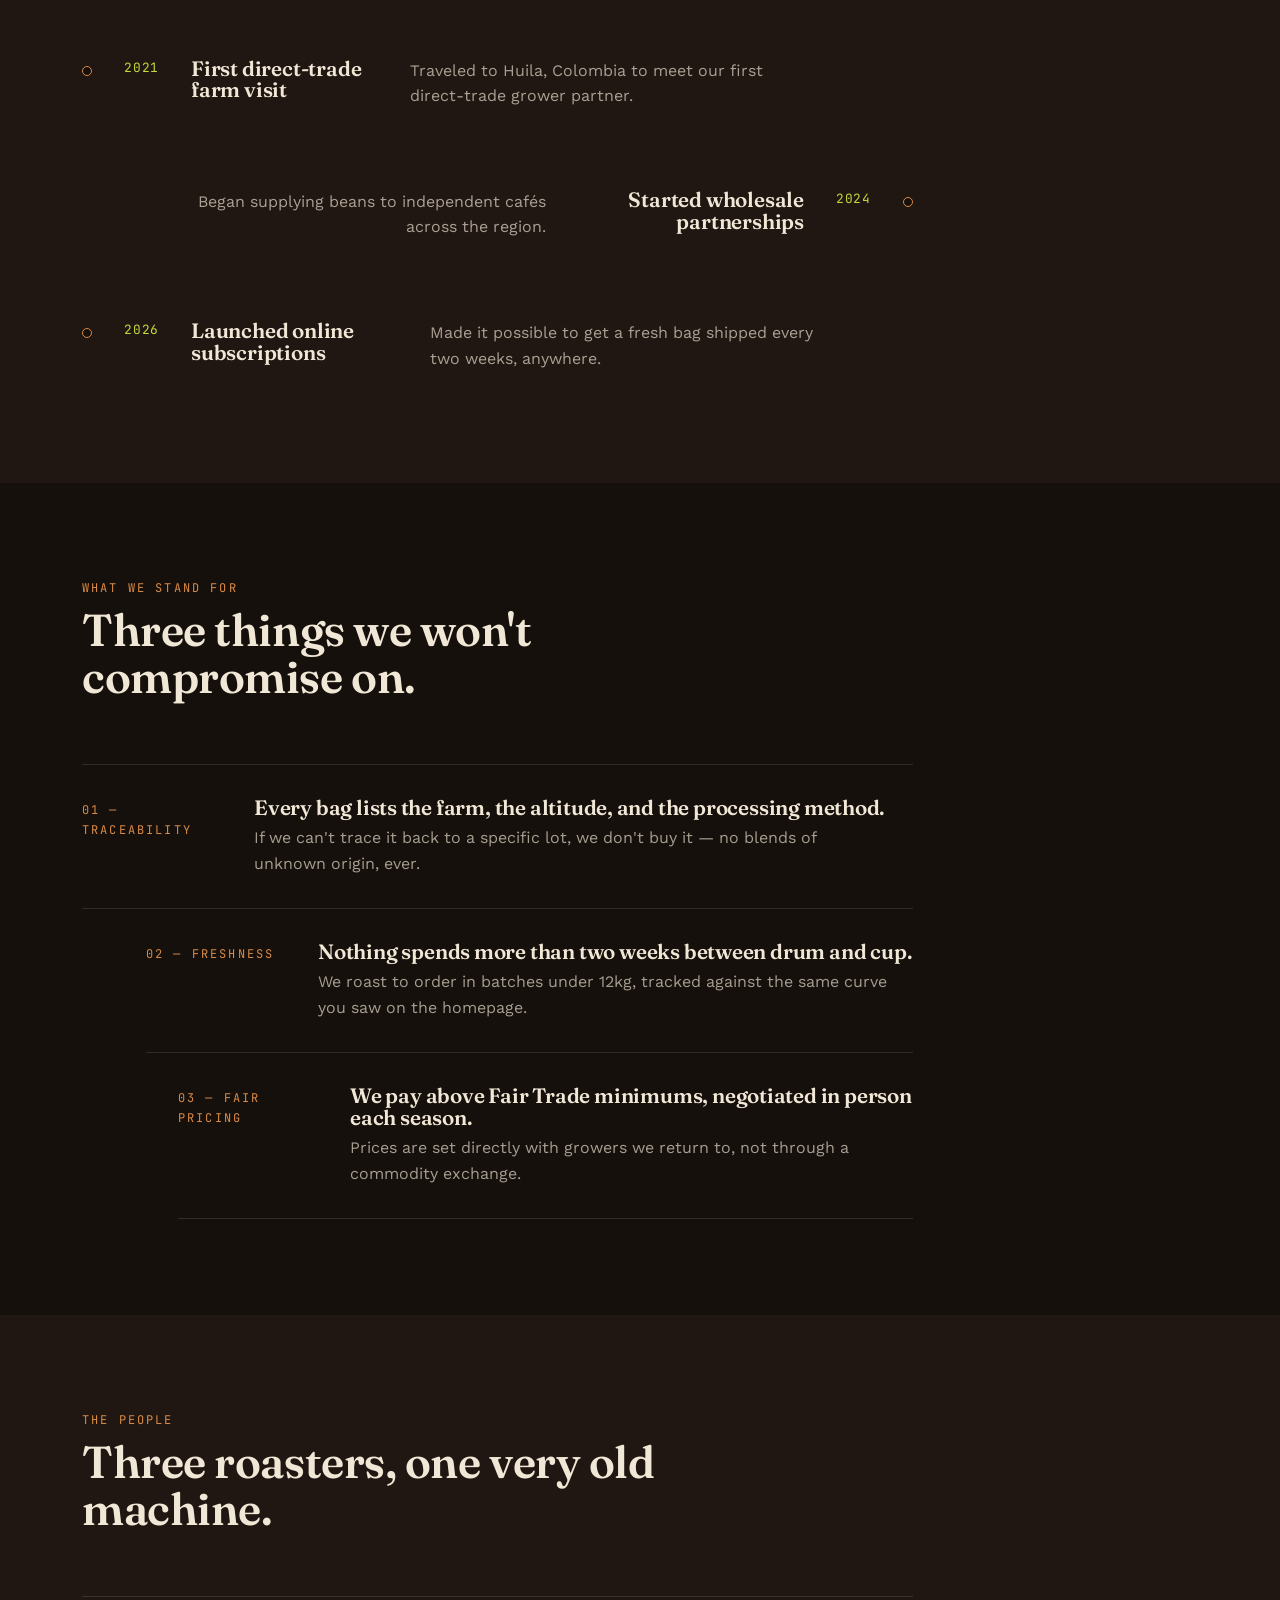
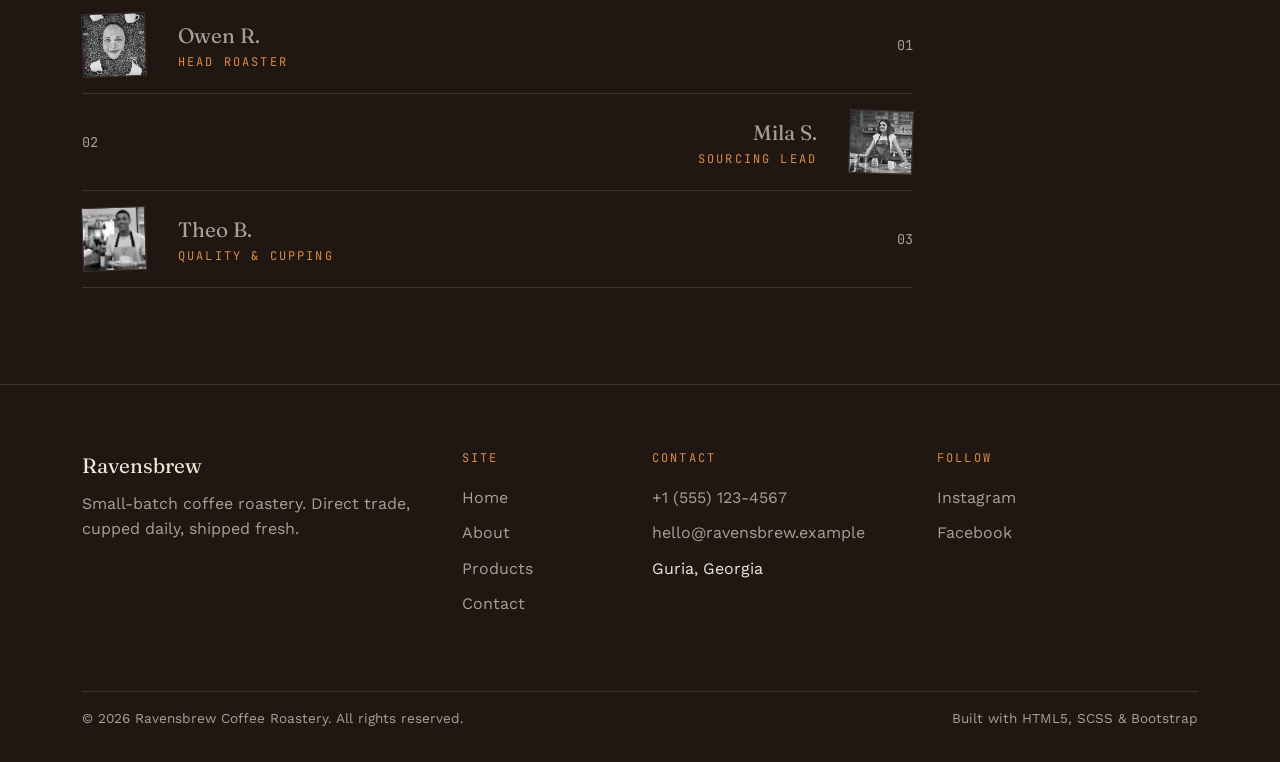
==== commit d391e585: "replace placeholder images photos and add readme" ====
--- a/about.html
+++ b/about.html
@@ -53,7 +53,7 @@
       <div class="container">
         <div class="row g-5">
           <div class="col-lg-7">
-            <img src="https://placehold.co/700x440/2A1D15/F1E7D6?text=Ravensbrew+in+2018" alt="Founders roasting coffee in the original garage location in 2018" class="story-image about-story-image">
+            <img src="images/about-garage-2018.jpg" alt="Founders roasting coffee in the original garage location in 2018" class="story-image about-story-image">
           </div>
           <div class="col-lg-4 offset-lg-1 about-story-copy">
             <span class="eyebrow">How it started</span>
@@ -153,7 +153,7 @@
             <ul class="masthead">
               <li class="masthead-item">
                 <div class="masthead-photo">
-                  <img src="https://placehold.co/200x200/16100C/F1E7D6?text=OR" alt="Portrait of Owen R., head roaster">
+                  <img src="images/team-owen.jpg" alt="Portrait of Owen R., head roaster">
                 </div>
                 <div>
                   <p class="masthead-name">Owen R.</p>
@@ -163,7 +163,7 @@
               </li>
               <li class="masthead-item">
                 <div class="masthead-photo">
-                  <img src="https://placehold.co/200x200/16100C/F1E7D6?text=MS" alt="Portrait of Mila S., sourcing lead">
+                  <img src="images/team-mila.jpg" alt="Portrait of Mila S., sourcing lead">
                 </div>
                 <div>
                   <p class="masthead-name">Mila S.</p>
@@ -173,7 +173,7 @@
               </li>
               <li class="masthead-item">
                 <div class="masthead-photo">
-                  <img src="https://placehold.co/200x200/16100C/F1E7D6?text=TB" alt="Portrait of Theo B., quality control">
+                  <img src="images/team-theo.jpg" alt="Portrait of Theo B., quality control">
                 </div>
                 <div>
                   <p class="masthead-name">Theo B.</p>
